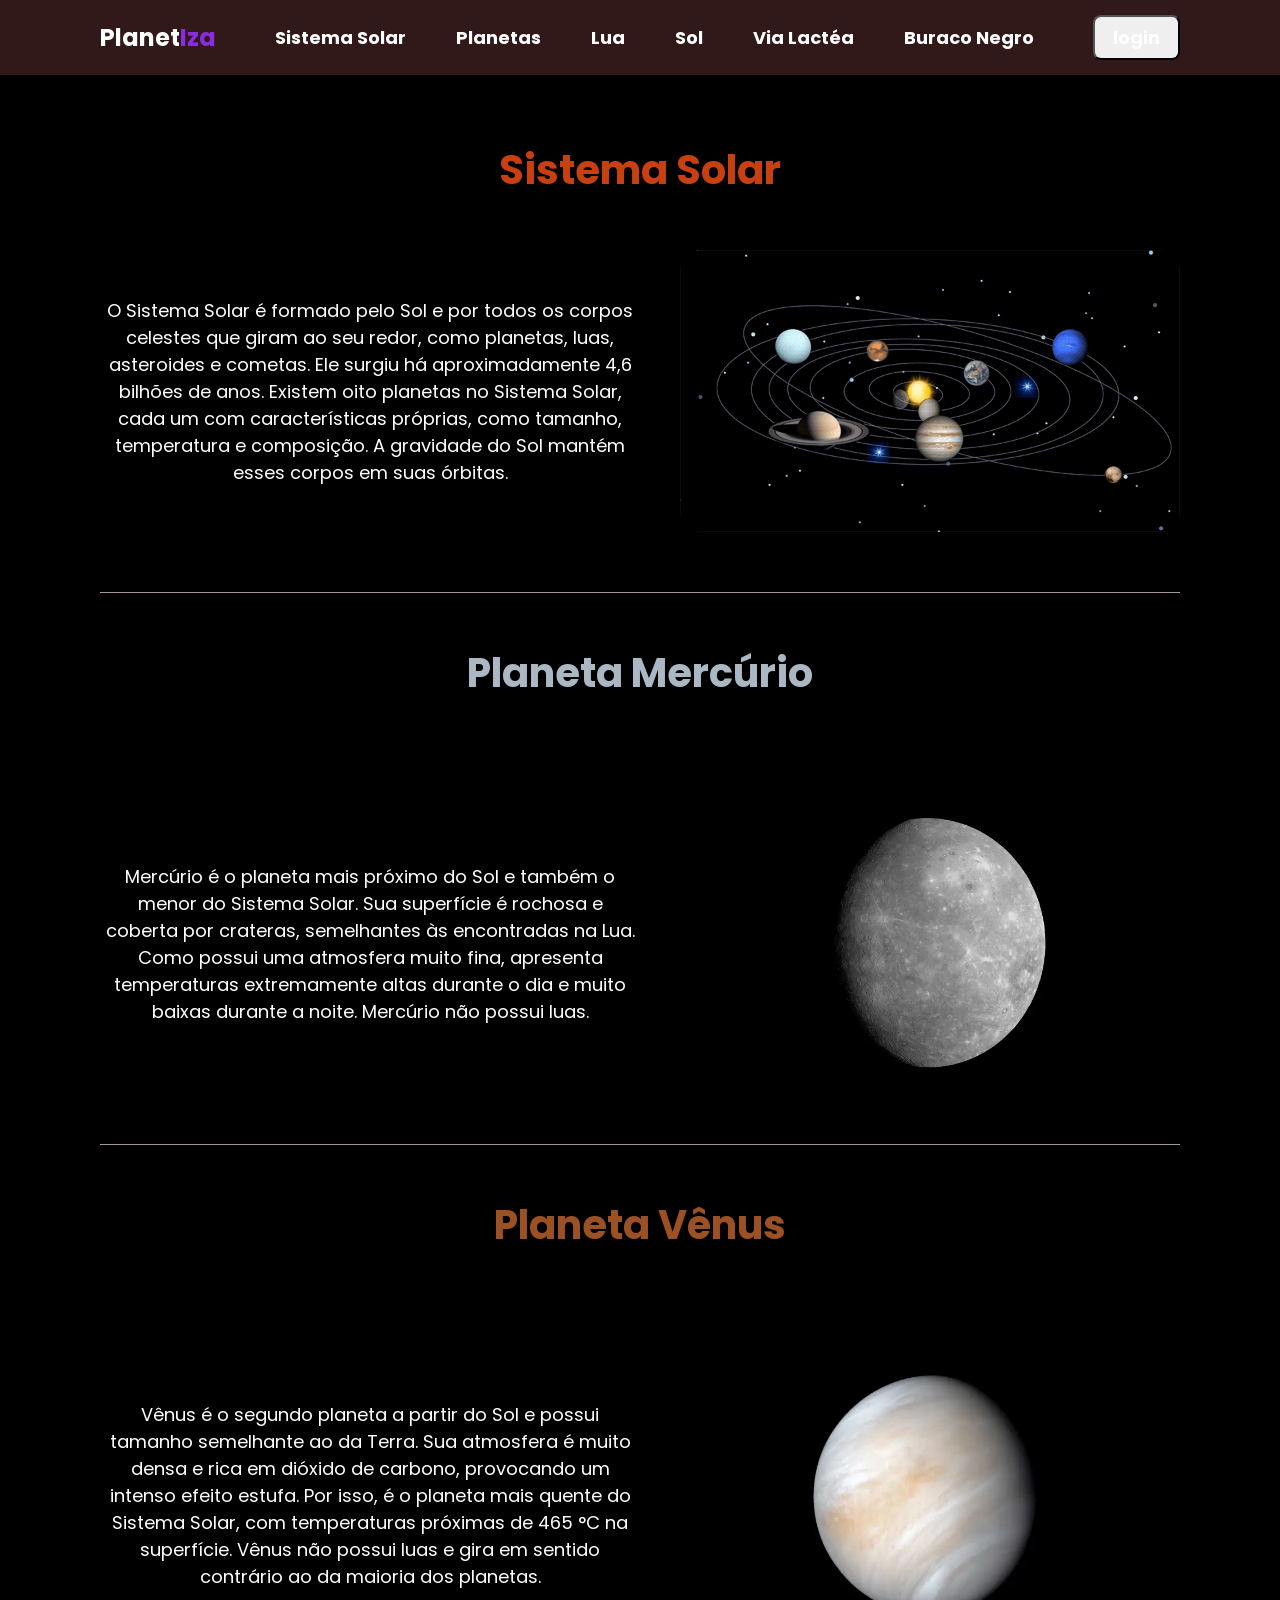
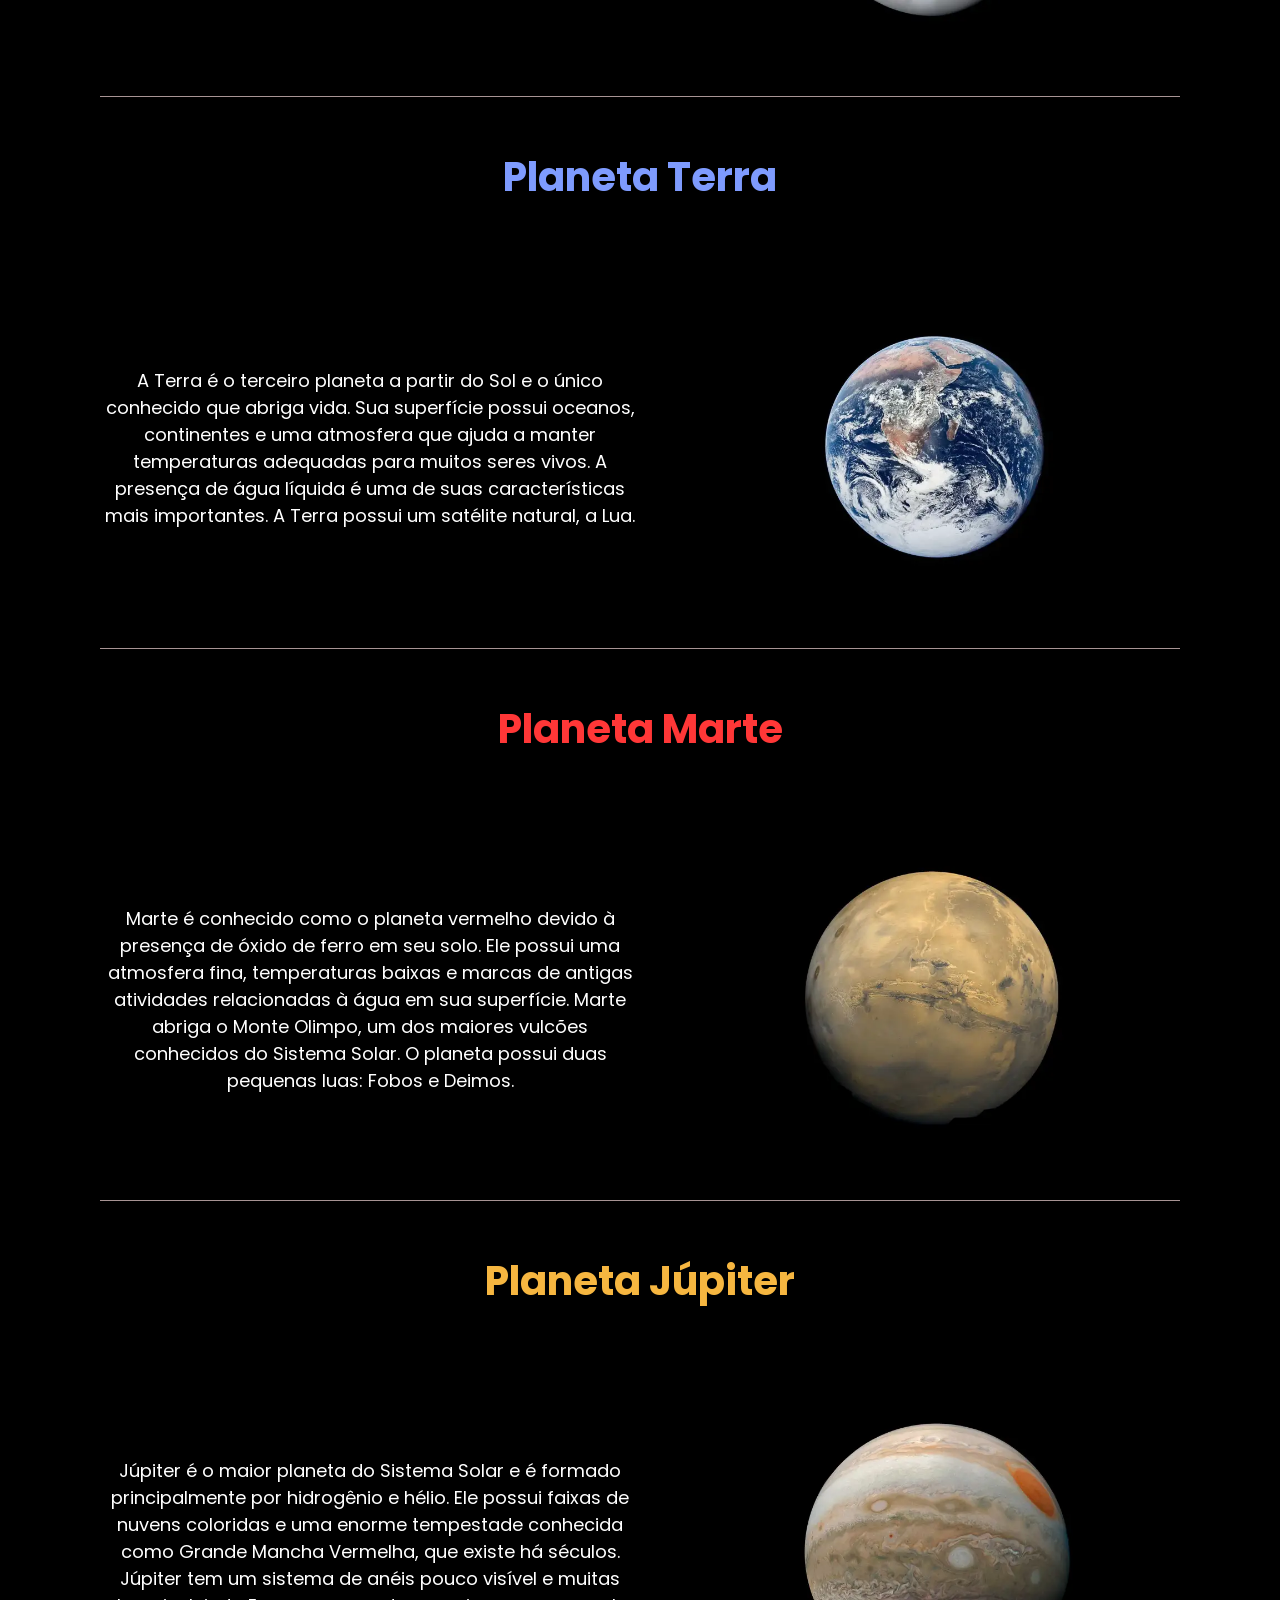
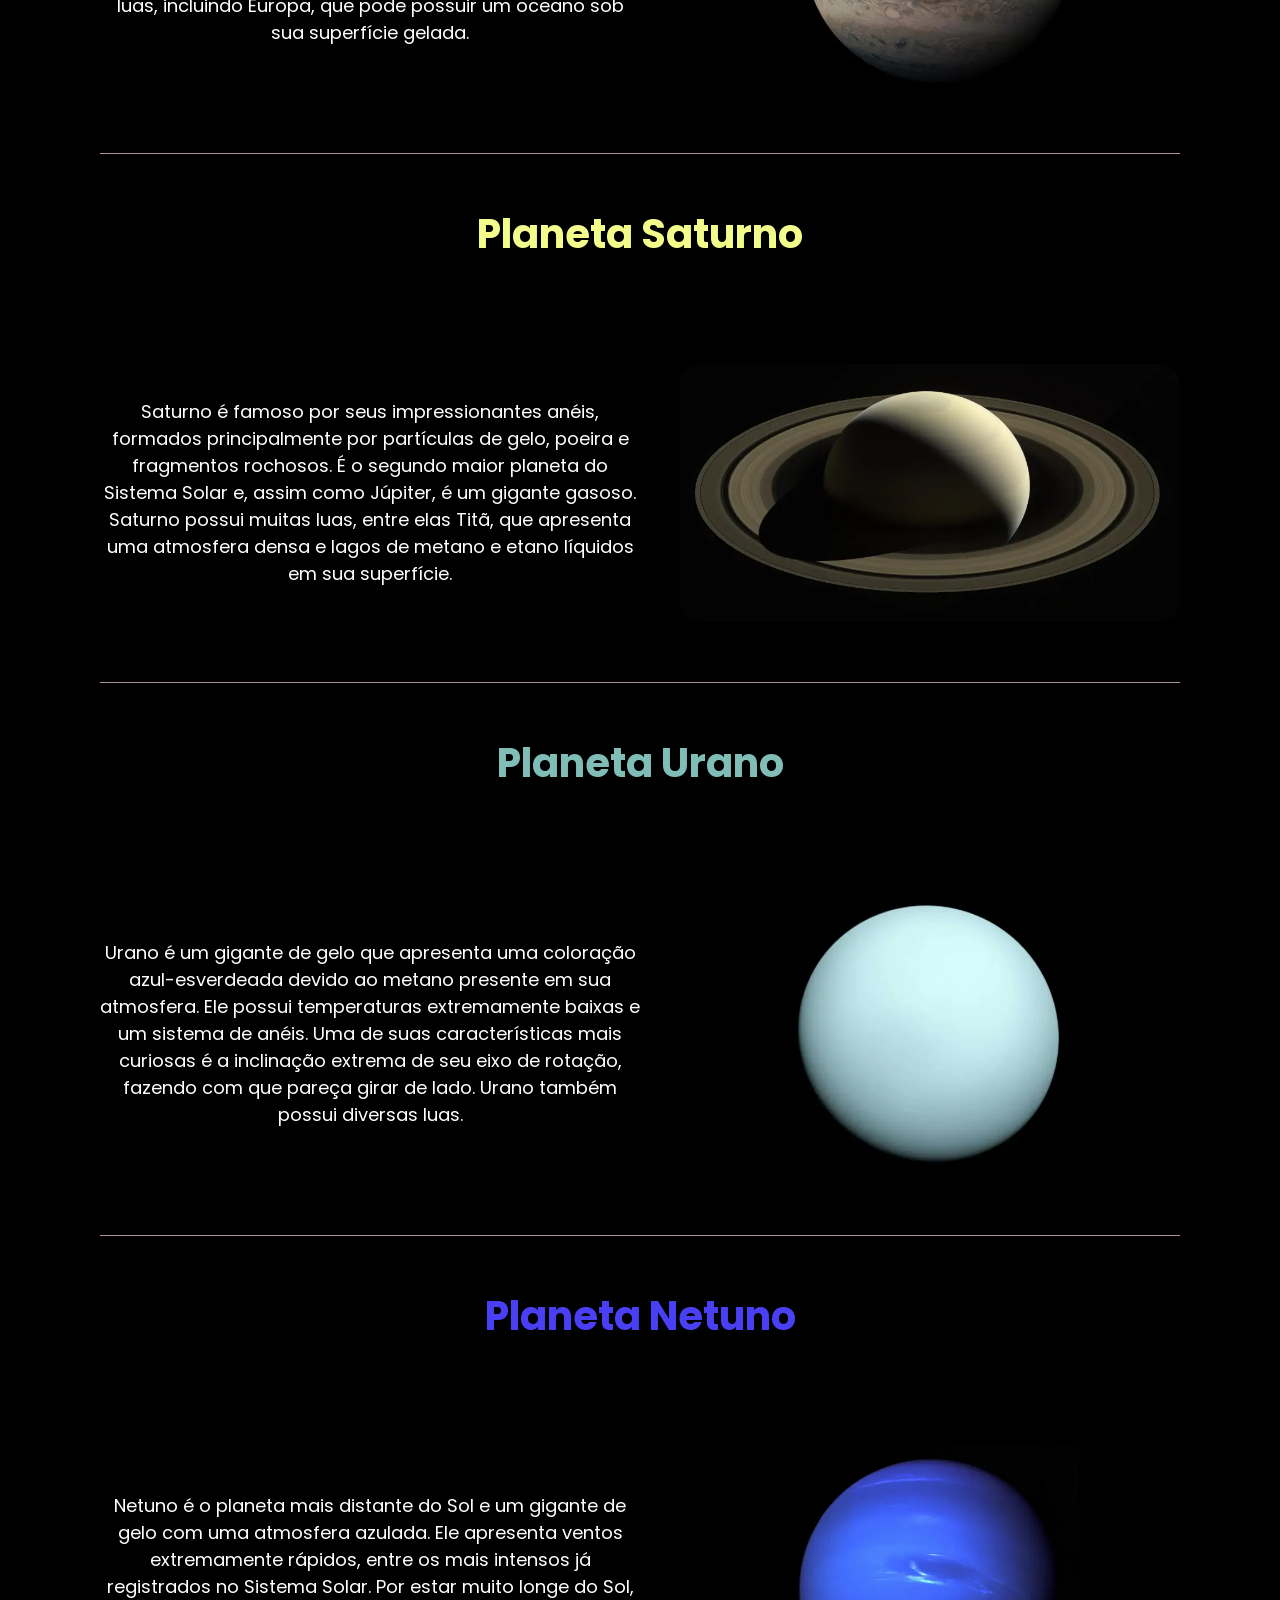
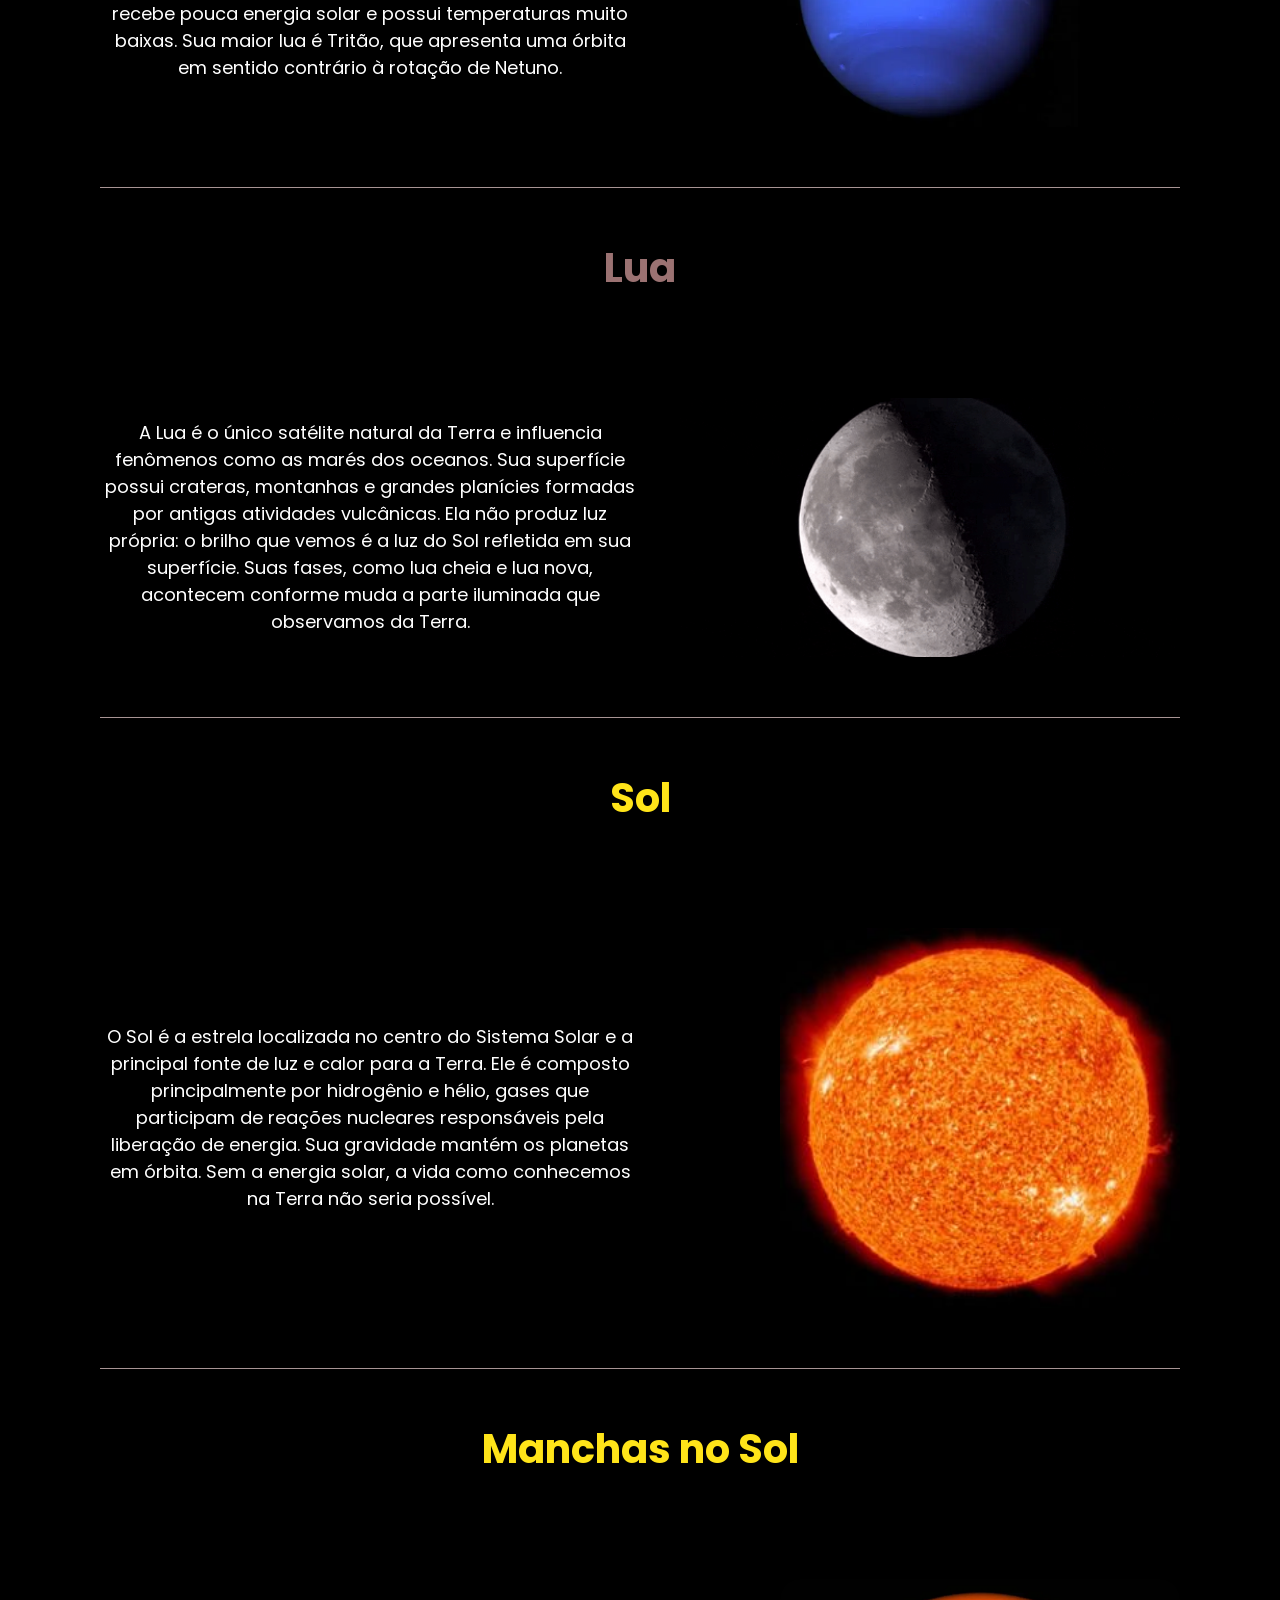
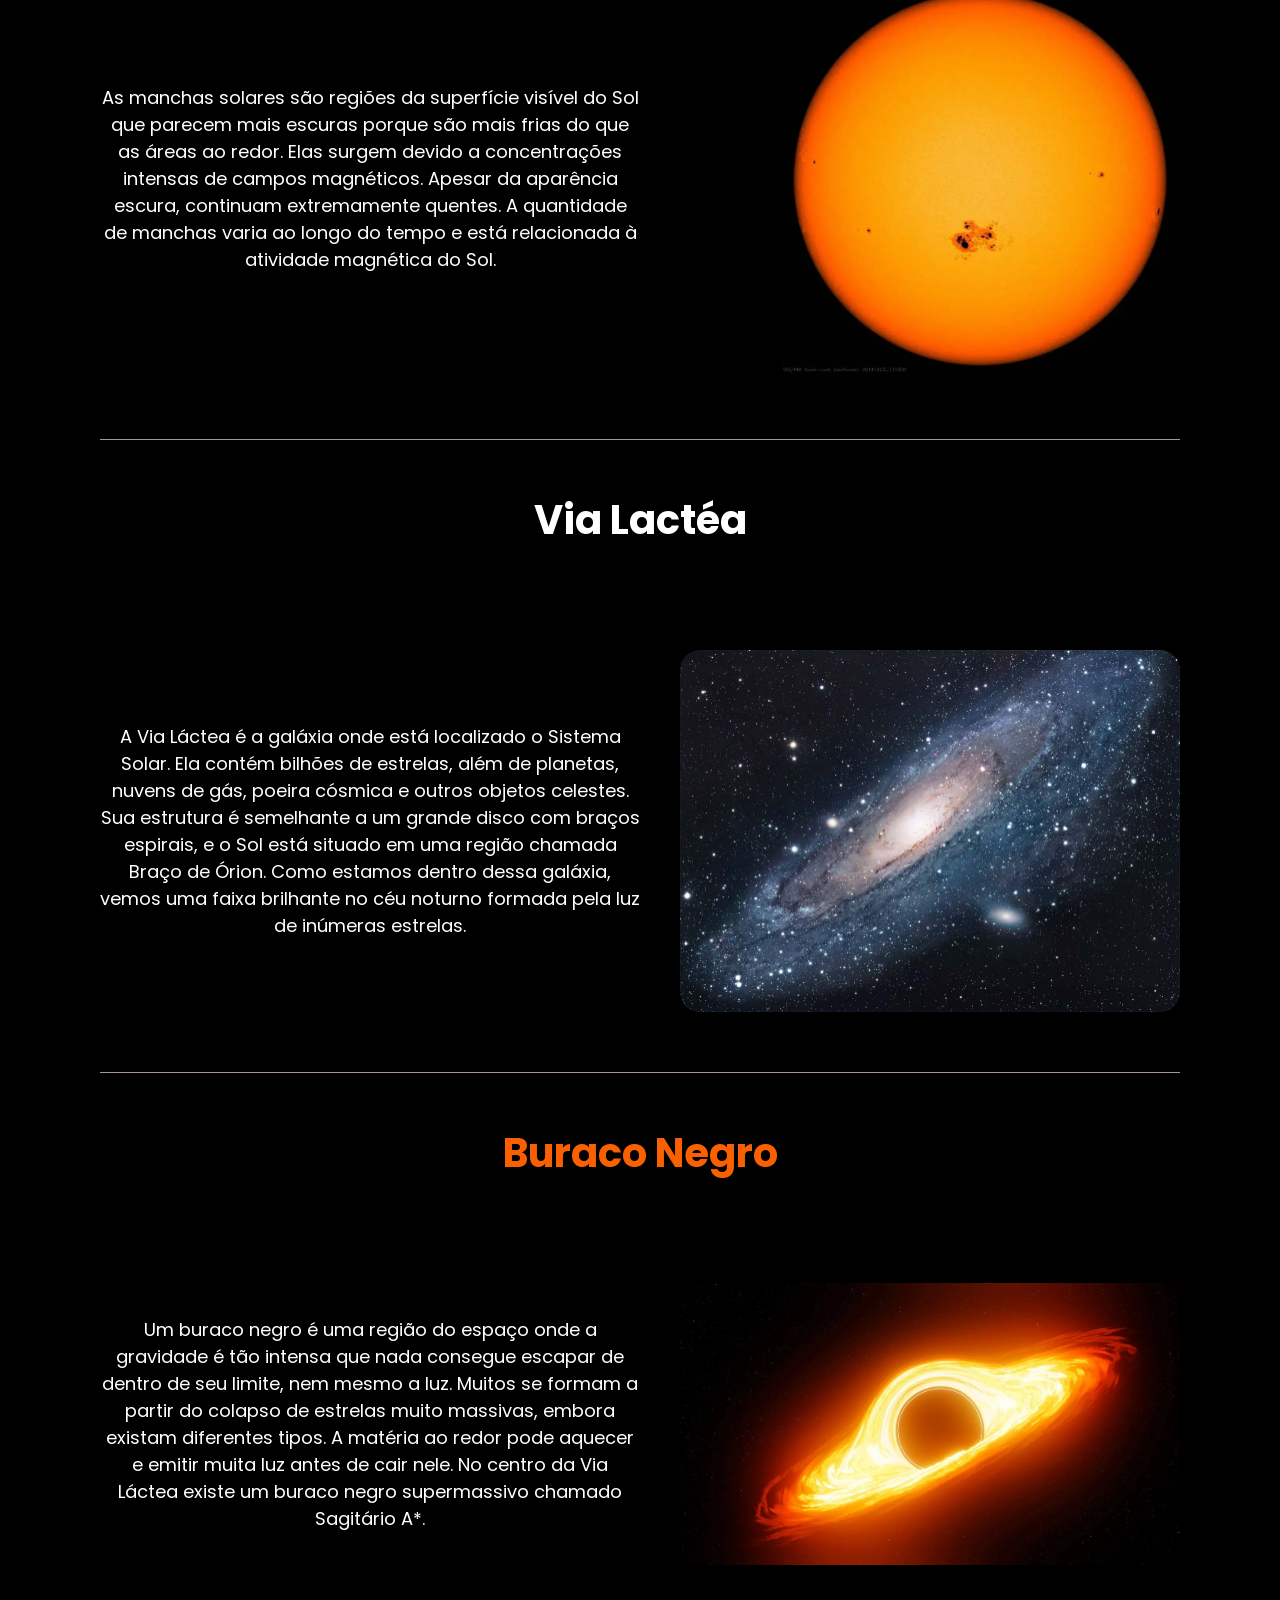
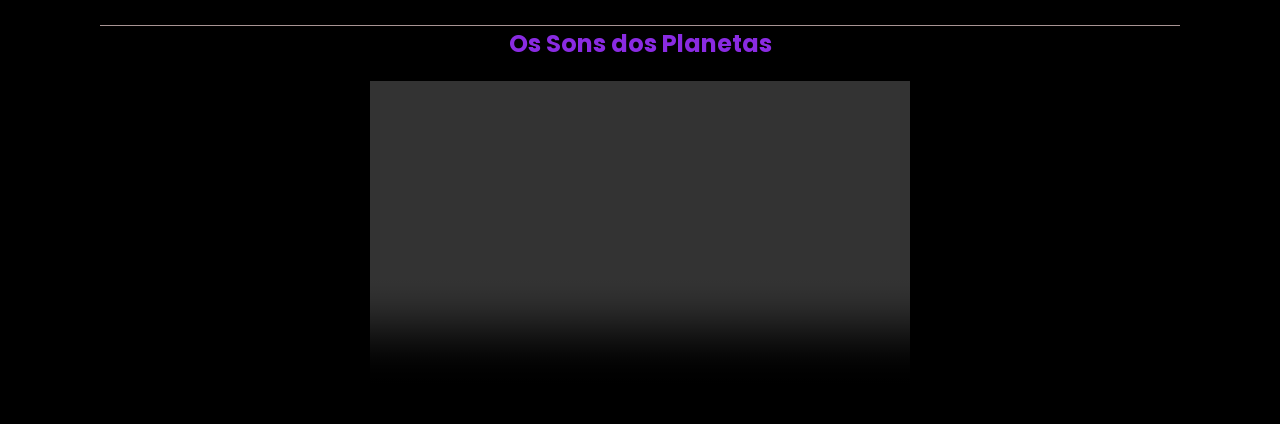
==== index.html @ 998e6607 "Add files via upload" ====
<!doctype html>
<html lang="pt-br">
  <head>
    <meta charset="UTF-8" />
    <meta name="viewport" content="width=device-width, initial-scale=1.0" />
    <title>Astronomia</title>
    <link rel="stylesheet" href="css/style.css" />
    <link rel="icon" href="fotos/luafoto.jpg" />
  </head>
  <body>
    <header class="header">
      <nav class="navbar">
        <h1 class="logo">Planet<span>Iza</span></h1>
        <ul type="none">
          <li><a href="#sistema-solar" class="ss">Sistema Solar</a></li>
          <li><a href="#mercurio" class="pl">Planetas</a></li>
          <li><a href="#lua" class="lua">Lua</a></li>
          <li><a href="#sol" class="sol">Sol</a></li>
          <li><a href="#via-lactea" class="vl">Via Lactéa</a></li>
          <li><a href="#buraco-negro" class="bn">Buraco Negro</a></li>
        </ul>
        <button class="btn-login"><a href="./login.html">login</a></button>
      </nav>
    </header>
    <main class="main">
      <section class="secao-astronomia" id="sistema-solar">
        <h2 class="titulo">Sistema Solar</h2>
        <div class="container">
          <p class="texto">
            O Sistema Solar é formado pelo Sol e por todos os corpos celestes
            que giram ao seu redor, como planetas, luas, asteroides e cometas.
            Ele surgiu há aproximadamente 4,6 bilhões de anos. Existem oito
            planetas no Sistema Solar, cada um com características próprias,
            como tamanho, temperatura e composição. A gravidade do Sol mantém
            esses corpos em suas órbitas.
          </p>
          <img src="fotos/sistemasolar.gif" alt="" class="img" />
        </div>
      </section>

      <section class="secao-astronomia" id="mercurio">
        <h2 class="titulo2">Planeta Mercúrio</h2>
        <div class="container2">
          <p class="texto2">
            Mercúrio é o planeta mais próximo do Sol e também o menor do Sistema
            Solar. Sua superfície é rochosa e coberta por crateras, semelhantes
            às encontradas na Lua. Como possui uma atmosfera muito fina,
            apresenta temperaturas extremamente altas durante o dia e muito
            baixas durante a noite. Mercúrio não possui luas.
          </p>
          <img src="fotos/mercurio.webp" alt="" class="img2" />
        </div>
      </section>

      <section class="secao-astronomia">
        <h2 class="titulo3">Planeta Vênus</h2>
        <div class="container3">
          <p class="texto3">
            Vênus é o segundo planeta a partir do Sol e possui tamanho
            semelhante ao da Terra. Sua atmosfera é muito densa e rica em
            dióxido de carbono, provocando um intenso efeito estufa. Por isso, é
            o planeta mais quente do Sistema Solar, com temperaturas próximas de
            465 °C na superfície. Vênus não possui luas e gira em sentido
            contrário ao da maioria dos planetas.
          </p>
          <img src="fotos/venus.webp" alt="" class="img3" />
        </div>
      </section>

      

      <section class="secao-astronomia">
        <h2 class="titulo5">Planeta Terra</h2>
        <div class="container5">
          <p class="texto5">
            A Terra é o terceiro planeta a partir do Sol e o único conhecido que
            abriga vida. Sua superfície possui oceanos, continentes e uma
            atmosfera que ajuda a manter temperaturas adequadas para muitos
            seres vivos. A presença de água líquida é uma de suas
            características mais importantes. A Terra possui um satélite
            natural, a Lua.
          </p>
          <img src="fotos/terra.webp" alt="" class="img5" />
        </div>
      </section>

      <section class="secao-astronomia">
        <h2 class="titulo4">Planeta Marte</h2>
        <div class="container4">
          <p class="texto4">
            Marte é conhecido como o planeta vermelho devido à presença de óxido
            de ferro em seu solo. Ele possui uma atmosfera fina, temperaturas
            baixas e marcas de antigas atividades relacionadas à água em sua
            superfície. Marte abriga o Monte Olimpo, um dos maiores vulcões
            conhecidos do Sistema Solar. O planeta possui duas pequenas luas:
            Fobos e Deimos.
          </p>
          <img src="fotos/marte.webp" alt="" class="img4" />
        </div>
      </section>

      <section class="secao-astronomia">
        <h2 class="titulo6">Planeta Júpiter</h2>
        <div class="container6">
          <p class="texto6">
            Júpiter é o maior planeta do Sistema Solar e é formado
            principalmente por hidrogênio e hélio. Ele possui faixas de nuvens
            coloridas e uma enorme tempestade conhecida como Grande Mancha
            Vermelha, que existe há séculos. Júpiter tem um sistema de anéis
            pouco visível e muitas luas, incluindo Europa, que pode possuir um
            oceano sob sua superfície gelada.
          </p>
          <img src="fotos/jupiter.webp" alt="" class="img6" />
        </div>
      </section>

      <section class="secao-astronomia">
        <h2 class="titulo7">Planeta Saturno</h2>
        <div class="container7">
          <p class="texto7">
            Saturno é famoso por seus impressionantes anéis, formados
            principalmente por partículas de gelo, poeira e fragmentos rochosos.
            É o segundo maior planeta do Sistema Solar e, assim como Júpiter, é
            um gigante gasoso. Saturno possui muitas luas, entre elas Titã, que
            apresenta uma atmosfera densa e lagos de metano e etano líquidos em
            sua superfície.
          </p>
          <img src="fotos/saturno.webp" alt="" class="img7" />
        </div>
      </section>

      <section class="secao-astronomia">
        <h2 class="titulo8">Planeta Urano</h2>
        <div class="container8">
          <p class="texto8">
            Urano é um gigante de gelo que apresenta uma coloração
            azul-esverdeada devido ao metano presente em sua atmosfera. Ele
            possui temperaturas extremamente baixas e um sistema de anéis. Uma
            de suas características mais curiosas é a inclinação extrema de seu
            eixo de rotação, fazendo com que pareça girar de lado. Urano também
            possui diversas luas.
          </p>
          <img src="fotos/urano.webp" alt="" class="img8" />
        </div>
      </section>

      <section class="secao-astronomia">
        <h2 class="titulo9">Planeta Netuno</h2>
        <div class="container9">
          <p class="texto9">
            Netuno é o planeta mais distante do Sol e um gigante de gelo com uma
            atmosfera azulada. Ele apresenta ventos extremamente rápidos, entre
            os mais intensos já registrados no Sistema Solar. Por estar muito
            longe do Sol, recebe pouca energia solar e possui temperaturas muito
            baixas. Sua maior lua é Tritão, que apresenta uma órbita em sentido
            contrário à rotação de Netuno.
          </p>
          <img src="fotos/netuno.webp" alt="" class="img9" />
        </div>
      </section>

      <section class="secao-astronomia" id="lua">
        <h2 class="titulo10">Lua</h2>
        <div class="container10">
          <p class="texto10">
            A Lua é o único satélite natural da Terra e influencia fenômenos
            como as marés dos oceanos. Sua superfície possui crateras, montanhas
            e grandes planícies formadas por antigas atividades vulcânicas. Ela
            não produz luz própria: o brilho que vemos é a luz do Sol refletida
            em sua superfície. Suas fases, como lua cheia e lua nova, acontecem
            conforme muda a parte iluminada que observamos da Terra.
          </p>
          <img src="fotos/lua.webp" alt="" class="img10" />
        </div>
      </section>

      <section class="secao-astronomia" id="sol">
        <h2 class="titulo11">Sol</h2>
        <div class="container11">
          <p class="texto11">
            O Sol é a estrela localizada no centro do Sistema Solar e a
            principal fonte de luz e calor para a Terra. Ele é composto
            principalmente por hidrogênio e hélio, gases que participam de
            reações nucleares responsáveis pela liberação de energia. Sua
            gravidade mantém os planetas em órbita. Sem a energia solar, a vida
            como conhecemos na Terra não seria possível.
          </p>
          <img src="fotos/imagem_sol.jpg" alt="" class="img11" />
        </div>
      </section>

      <section class="secao-astronomia">
        <h2 class="titulo12">Manchas no Sol</h2>
        <div class="container12">
          <p class="texto12">
            As manchas solares são regiões da superfície visível do Sol que
            parecem mais escuras porque são mais frias do que as áreas ao redor.
            Elas surgem devido a concentrações intensas de campos magnéticos.
            Apesar da aparência escura, continuam extremamente quentes. A
            quantidade de manchas varia ao longo do tempo e está relacionada à
            atividade magnética do Sol.
          </p>
          <img src="fotos/manchas_sol.webp" alt="" class="img12" />
        </div>
      </section>

      <section class="secao-astronomia" id="via-lactea">
        <h2 class="titulo13">Via Lactéa</h2>
        <div class="container13">
          <p class="texto13">
            A Via Láctea é a galáxia onde está localizado o Sistema Solar. Ela
            contém bilhões de estrelas, além de planetas, nuvens de gás, poeira
            cósmica e outros objetos celestes. Sua estrutura é semelhante a um
            grande disco com braços espirais, e o Sol está situado em uma região
            chamada Braço de Órion. Como estamos dentro dessa galáxia, vemos uma
            faixa brilhante no céu noturno formada pela luz de inúmeras
            estrelas.
          </p>
          <img src="fotos/via_lactea.jpg" alt="" class="img13" />
        </div>
      </section>

      <section class="secao-astronomia" id="buraco-negro">
        <h2 class="titulo14">Buraco Negro</h2>
        <div class="container14">
          <p class="texto14">
            Um buraco negro é uma região do espaço onde a gravidade é tão
            intensa que nada consegue escapar de dentro de seu limite, nem mesmo
            a luz. Muitos se formam a partir do colapso de estrelas muito
            massivas, embora existam diferentes tipos. A matéria ao redor pode
            aquecer e emitir muita luz antes de cair nele. No centro da Via
            Láctea existe um buraco negro supermassivo chamado Sagitário A*.
          </p>
          <img src="fotos/buraco-negro.webp" alt="" class="img14" />
        </div>
      </section>

      <h2 class="titulo-sons">Os Sons dos Planetas</h2>

      <div class="video-container">
        <video controls>
          <source src="video/videoplayback.mp4" type="video/mp4" />
          Seu navegador não consegue reproduzir este vídeo.
        </video>
      </div>
    </main>
  </body>
</html>
---- css/style.css ----
@import url('https://fonts.googleapis.com/css2?family=Lora:ital,wght@0,400..700;1,400..700&family=PT+Sans:ital,wght@0,400;0,700;1,400;1,700&family=Poppins:ital,wght@0,100;0,200;0,300;0,400;0,500;0,600;0,700;0,800;0,900;1,100;1,200;1,300;1,400;1,500;1,600;1,700;1,800;1,900&display=swap');


*{ 
  font-family: poppins;
  margin: 0;
  padding: 0;
  box-sizing: border-box;
}

html {
    scroll-behavior: smooth;
}

body{
    background-color: black;
    color: white;
    padding-top: 100px;
}

.header{
    height: 100px;
    width: 100%;
    background-color: black;
    display: flex;
    justify-content: center;
    position: fixed;
    top: 0;
    left: 0;
    z-index: 1000;
}

.navbar{
    display: flex;
    align-items: center;
    justify-content: space-between;
    width: 100%;
    height: 75%;
    padding: 0 100px;
    background-color: #311919;
}

.secao-astronomia{
    border-bottom: 0.1px solid rgb(168,148,148);
    scroll-margin-top: 100px;
}

.navbar ul{
    display: flex;
    gap: 50px;
}

.navbar a{
    color: white;
    text-decoration: none;
    font-weight: 700;
    font-size: 18px;
}

.logo{
    color: white;
}

.logo span{
    color:blueviolet
}

.btn-login{
    padding: 7px 18px;
    border-radius: 8px;
    font-weight: 700;
    cursor: pointer;
    transition: 500ms ;
}

.btn-login:hover{
    background-color: rgb(225, 215, 215);
}

.ss{
    transition: 600ms;
}

.ss:hover{
    color:rgb(228, 118, 39)
}

.pl{
    transition: 600ms;
}

.pl:hover{
    color:rgb(9, 157, 157)

}

.lua{
    transition: 600ms;
}

.lua:hover{
    color: rgb(142, 162, 180);
}

.sol{
    transition: 600ms;
}

.sol:hover{
    color:darkgoldenrod
}

.vl{
    transition: 600ms;
}

.vl:hover{
    color:rgb(154, 66, 237)
}

.bn{
    transition: 600ms;
}

.bn:hover{
    color:rgb(79, 60, 60)
}

body{
    background-color: black;
    color: white;
}

.section{
    
    border-bottom: 0.1px solid rgb(168, 148, 148);
    
}

.titulo{
    text-align: center;
    font-size: 40px;
    margin-bottom: 50px;
    color: rgb(200, 64, 15);
}

.container{
    display: flex;
    align-items: center;
    justify-content:space-between;
    margin-bottom: 60px
    
    
}

.texto{
    width: 50%;
    font-size: 18px;
    line-height: 1.5;
    text-align: center;
    
}

.img{
    width: 500px;
    height:auto;
    border-radius: 20px;
}

.main{
    padding: 40px 100px;
    width: 100%;

}

.section2{
    
    border-bottom: 0.1px solid rgb(168, 148, 148);
    
}

.titulo2{
    text-align: center;
    font-size: 40px;
    margin-bottom: 50px;
    color: rgb(171, 184, 196);
    padding: 50px 0;
}

.container2{
    display: flex;
    align-items: center;
    justify-content:space-between;
    margin-bottom: 60px
    
    
}

.texto2{
    width: 50%;
    font-size: 18px;
    line-height: 1.5;
    text-align: center;
    
}

.img2{
    width: 500px;
    height:auto;
    border-radius: 20px;
}

.section3{
    
    border-bottom: 0.1px solid rgb(168, 148, 148);
    
}

.titulo3{
    text-align: center;
    font-size: 40px;
    margin-bottom: 50px;
    color: rgb(156, 81, 37);
    padding: 50px 0;
}

.container3{
    display: flex;
    align-items: center;
    justify-content:space-between;
    margin-bottom: 60px
    
    
}

.texto3{
    width: 50%;
    font-size: 18px;
    line-height: 1.5;
    text-align: center;
    
}

.img3{
    width: 500px;
    height:auto;
    border-radius: 20px;
}


.section4{
    
    border-bottom: 0.1px solid rgb(168, 148, 148);
    
}

.titulo4{
    text-align: center;
    font-size: 40px;
    margin-bottom: 50px;
    color: rgb(255, 55, 55);
    padding: 50px 0;
}

.container4{
    display: flex;
    align-items: center;
    justify-content:space-between;
    margin-bottom: 60px
    
    
}

.texto4{
    width: 50%;
    font-size: 18px;
    line-height: 1.5;
    text-align: center;
    
}

.img4{
    width: 500px;
    height:auto;
    border-radius: 20px;
}


.section5{
    
    border-bottom: 0.1px solid rgb(168, 148, 148);
    
}

.titulo5{
    text-align: center;
    font-size: 40px;
    margin-bottom: 50px;
    color: rgb(126, 155, 254);
    padding: 50px 0;
}

.container5{
    display: flex;
    align-items: center;
    justify-content:space-between;
    margin-bottom: 60px
    
    
}

.texto5{
    width: 50%;
    font-size: 18px;
    line-height: 1.5;
    text-align: center;
    
}

.img5{
    width: 500px;
    height:auto;
    border-radius: 20px;
}

.section6{
    
    border-bottom: 0.1px solid rgb(168, 148, 148);
    
}

.titulo6{
    text-align: center;
    font-size: 40px;
    margin-bottom: 50px;
    color: rgb(246, 182, 64);
    padding: 50px 0;
}

.container6{
    display: flex;
    align-items: center;
    justify-content:space-between;
    margin-bottom: 60px
    
    
}

.texto6{
    width: 50%;
    font-size: 18px;
    line-height: 1.5;
    text-align: center;
    
}

.img6{
    width: 500px;
    height:auto;
    border-radius: 20px;
}

.section7{
    
    border-bottom: 0.1px solid rgb(168, 148, 148);
    
}

.titulo7{
    text-align: center;
    font-size: 40px;
    margin-bottom: 50px;
    color: rgb(243, 251, 138);
    padding: 50px 0;
}

.container7{
    display: flex;
    align-items: center;
    justify-content:space-between;
    margin-bottom: 60px
    
    
}

.texto7{
    width: 50%;
    font-size: 18px;
    line-height: 1.5;
    text-align: center;
    
}

.img7{
    width: 500px;
    height:auto;
    border-radius: 20px;
}

.section8{
    
    border-bottom: 0.1px solid rgb(168, 148, 148);
    
}

.titulo8{
    text-align: center;
    font-size: 40px;
    margin-bottom: 50px;
    color: rgb(128, 189, 182);
    padding: 50px 0;
}

.container8{
    display: flex;
    align-items: center;
    justify-content:space-between;
    margin-bottom: 60px
    
    
}

.texto8{
    width: 50%;
    font-size: 18px;
    line-height: 1.5;
    text-align: center;
    
}

.img8{
    width: 500px;
    height:auto;
    border-radius: 20px;
}


.section9{
    
    border-bottom: 0.1px solid rgb(168, 148, 148);
    
}

.titulo9{
    text-align: center;
    font-size: 40px;
    margin-bottom: 50px;
    color: rgb(73, 64, 246);
    padding: 50px 0;
}

.container9{
    display: flex;
    align-items: center;
    justify-content:space-between;
    margin-bottom: 60px
    
    
}

.texto9{
    width: 50%;
    font-size: 18px;
    line-height: 1.5;
    text-align: center;
    
}

.img9{
    width: 500px;
    height:auto;
    border-radius: 20px;
}

.section10{
    
    border-bottom: 0.1px solid rgb(168, 148, 148);
    
}

.titulo10{
    text-align: center;
    font-size: 40px;
    margin-bottom: 50px;
    color: rgb(155, 114, 114);
    padding: 50px 0;
}

.container10{
    display: flex;
    align-items: center;
    justify-content:space-between;
    margin-bottom: 60px
    
    
}

.texto10{
    width: 50%;
    font-size: 18px;
    line-height: 1.5;
    text-align: center;
    
}

.img10{
    width: 500px;
    height:auto;
    border-radius: 20px;
}

.section11{
    
    border-bottom: 0.1px solid rgb(168, 148, 148);
    
}

.titulo11{
    text-align: center;
    font-size: 40px;
    margin-bottom: 50px;
    color: rgb(255, 228, 25);
    padding: 50px 0;
}

.container11{
    display: flex;
    align-items: center;
    justify-content:space-between;
    margin-bottom: 60px
    
    
}

.texto11{
    width: 50%;
    font-size: 18px;
    line-height: 1.5;
    text-align: center;
    
}

.img11{
    width: 400px;
    height:auto;
    border-radius: 20px;
}

.section12{
    
    border-bottom: 0.1px solid rgb(168, 148, 148);
    
}

.titulo12{
    text-align: center;
    font-size: 40px;
    margin-bottom: 50px;
    color: rgb(255, 228, 25);
    padding: 50px 0;
}

.container12{
    display: flex;
    align-items: center;
    justify-content:space-between;
    margin-bottom: 60px
    
    
}

.texto12{
    width: 50%;
    font-size: 18px;
    line-height: 1.5;
    text-align: center;
    
}

.img12{
    width: 400px;
    height:auto;
    border-radius: 20px;
}


.section13{
    
    border-bottom: 0.1px solid rgb(168, 148, 148);
    
}

.titulo13{
    text-align: center;
    font-size: 40px;
    margin-bottom: 50px;
    color: rgb(255, 255, 255);
    padding: 50px 0;
}

.container13{
    display: flex;
    align-items: center;
    justify-content:space-between;
    margin-bottom: 60px
    
    
}

.texto13{
    width: 50%;
    font-size: 18px;
    line-height: 1.5;
    text-align: center;
    
}

.img13{
    width: 500px;
    height:auto;
    border-radius: 20px;
}


.section14{
    
    border-bottom: 0.1px solid rgb(168, 148, 148);
    
}

.titulo14{
    text-align: center;
    font-size: 40px;
    margin-bottom: 50px;
    color: rgb(251, 96, 0);
    padding: 50px 0;
}

.container14{
    display: flex;
    align-items: center;
    justify-content:space-between;
    margin-bottom: 60px
    
    
}

.texto14{
    width: 50%;
    font-size: 18px;
    line-height: 1.5;
    text-align: center;
    
}

.img14{
    width: 500px;
    height:auto;
    border-radius: 20px;
}


.video-container {
    position: relative;
    width: 50%;
    aspect-ratio: 16 / 9;
    margin: 0 auto;
}

.video-container video {
    display: block;
    width: 100%;
    height: 100%;
    object-fit: contain;
    
}

.titulo-sons {
    text-align: center;
    color: #8A2BE2;
    margin-bottom: 20px;
}
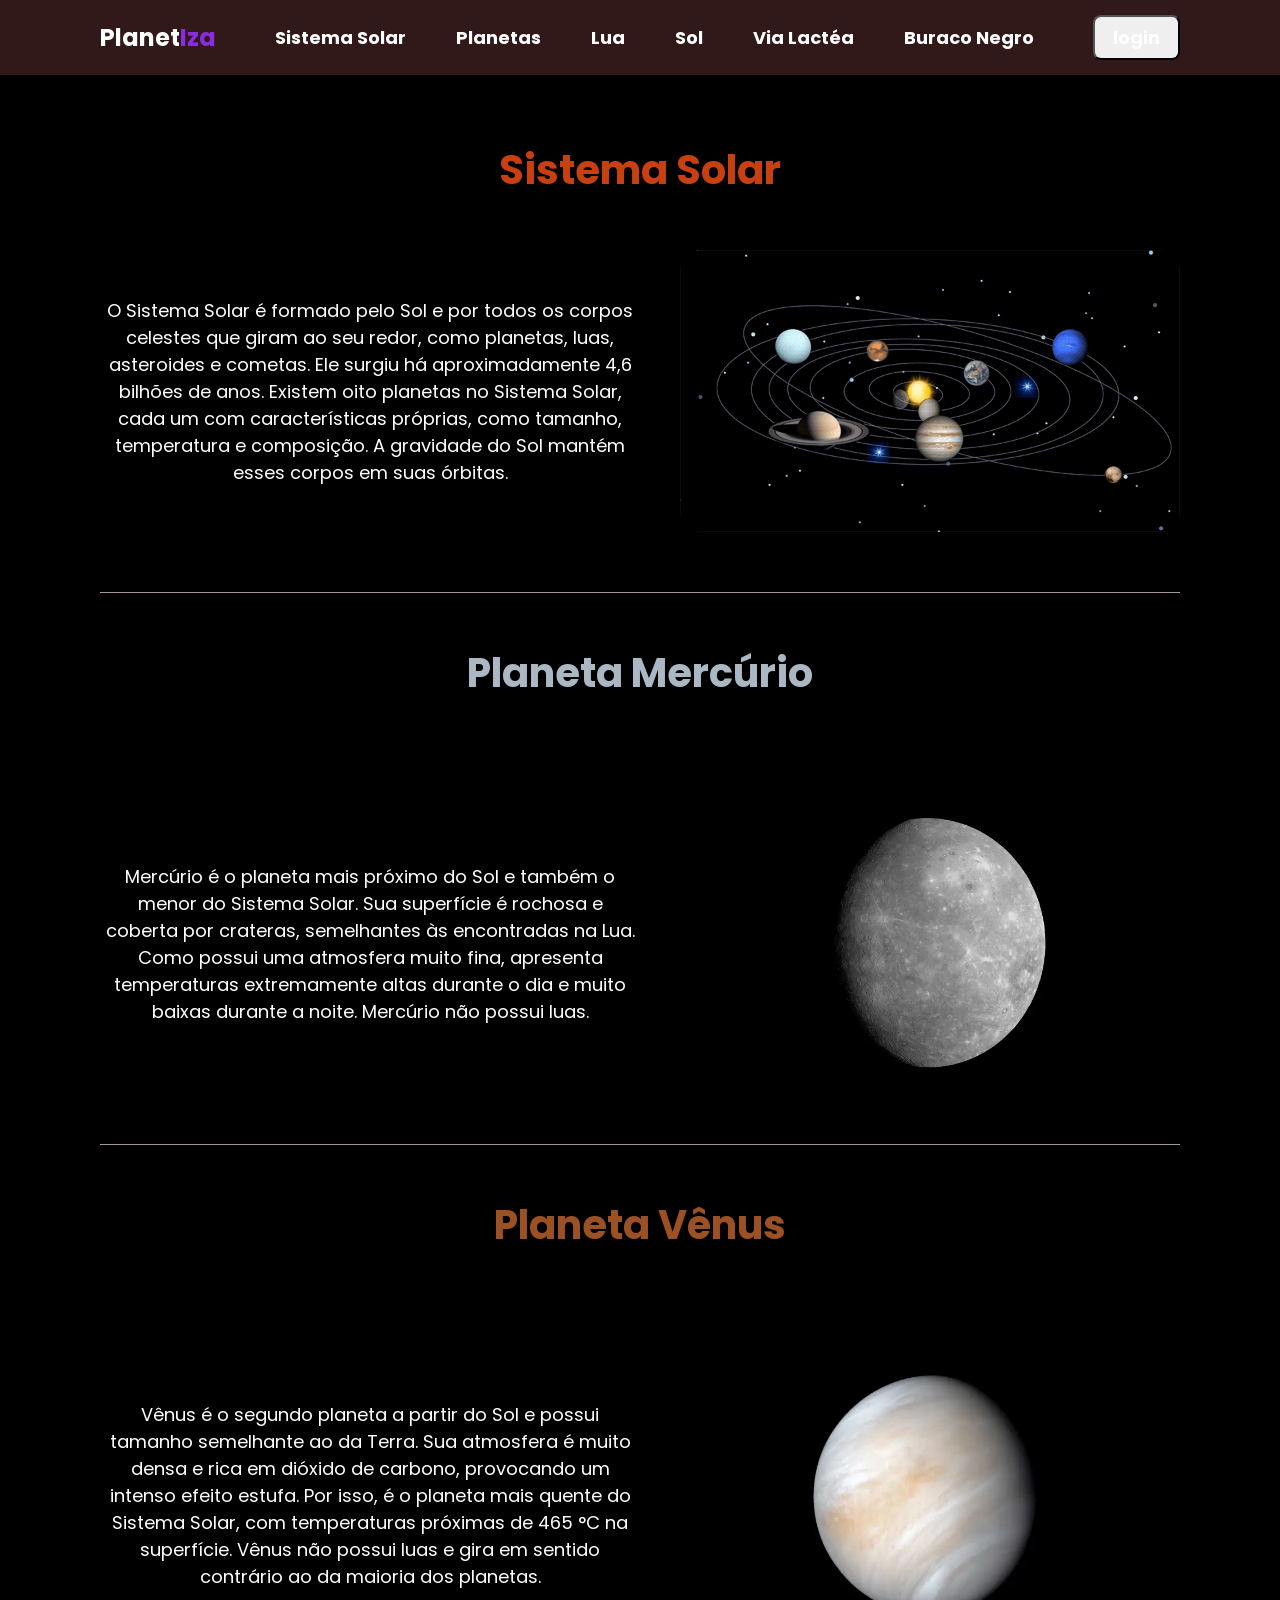
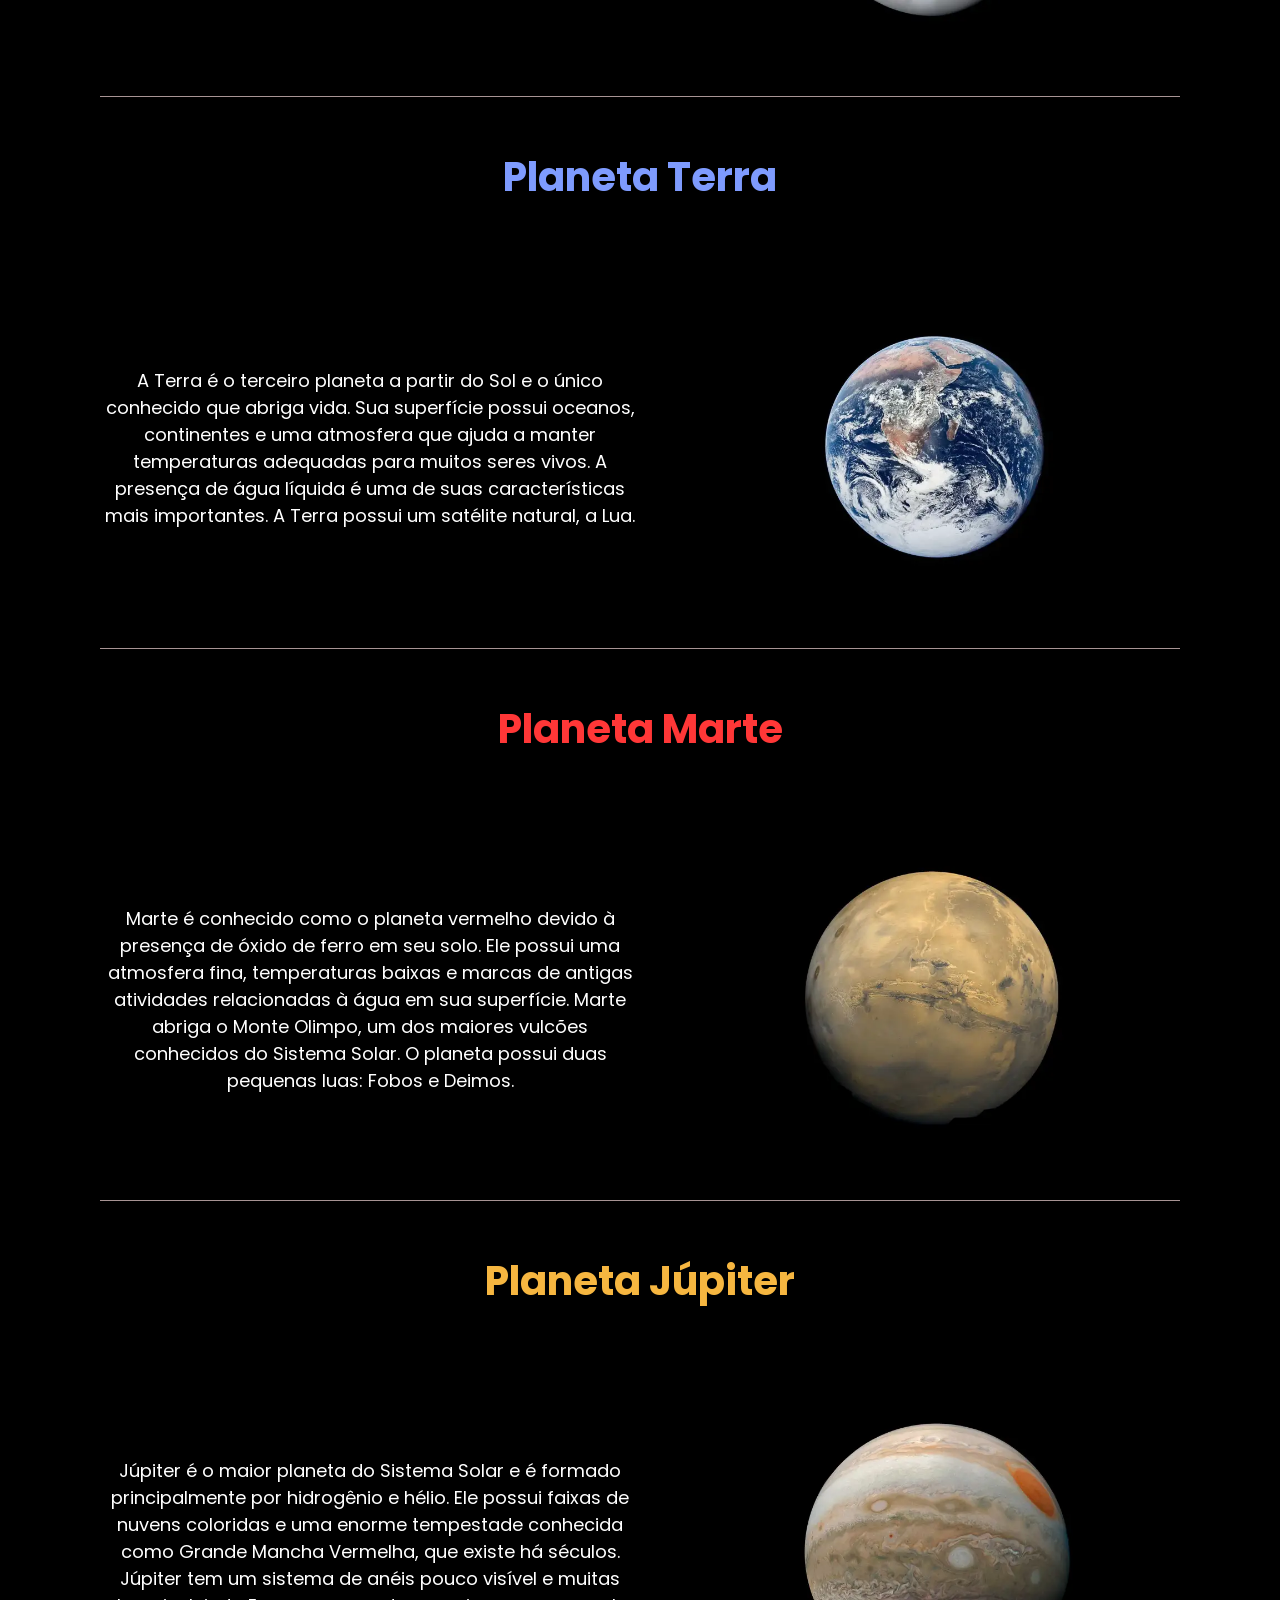
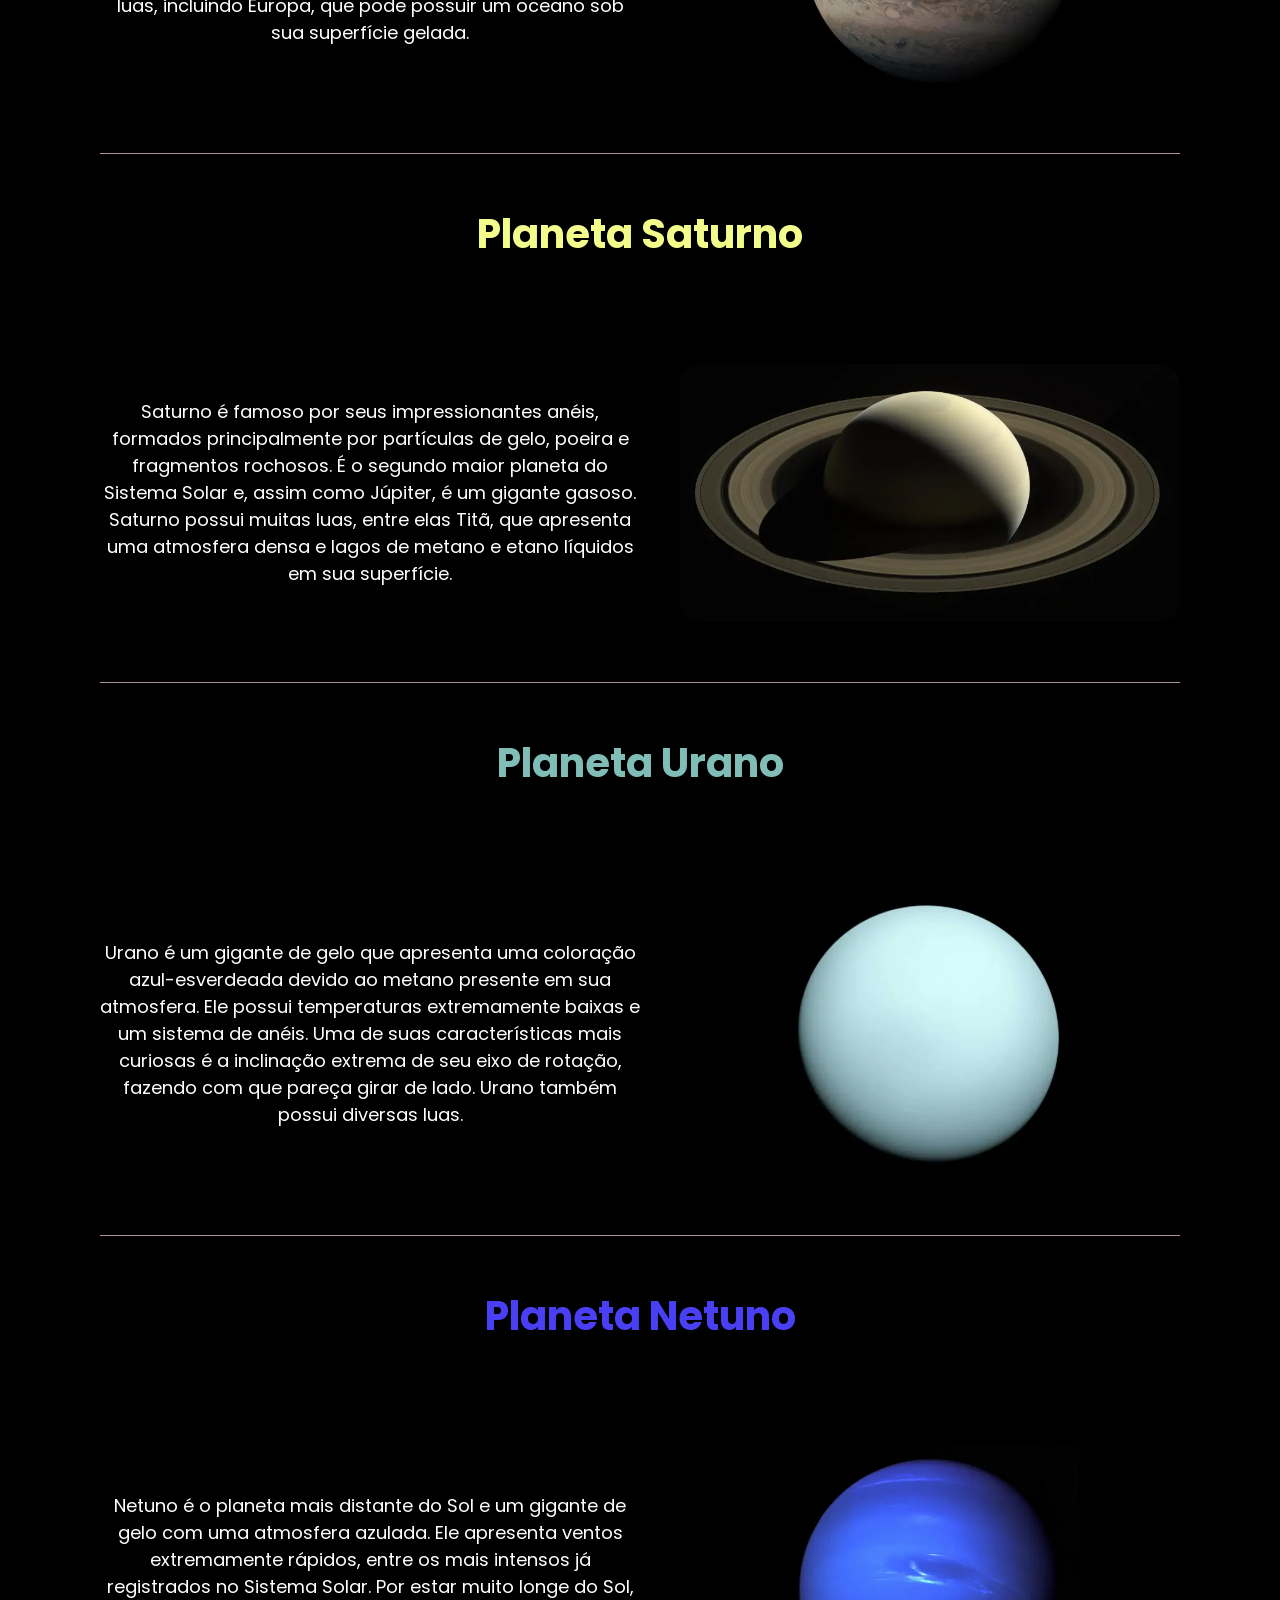
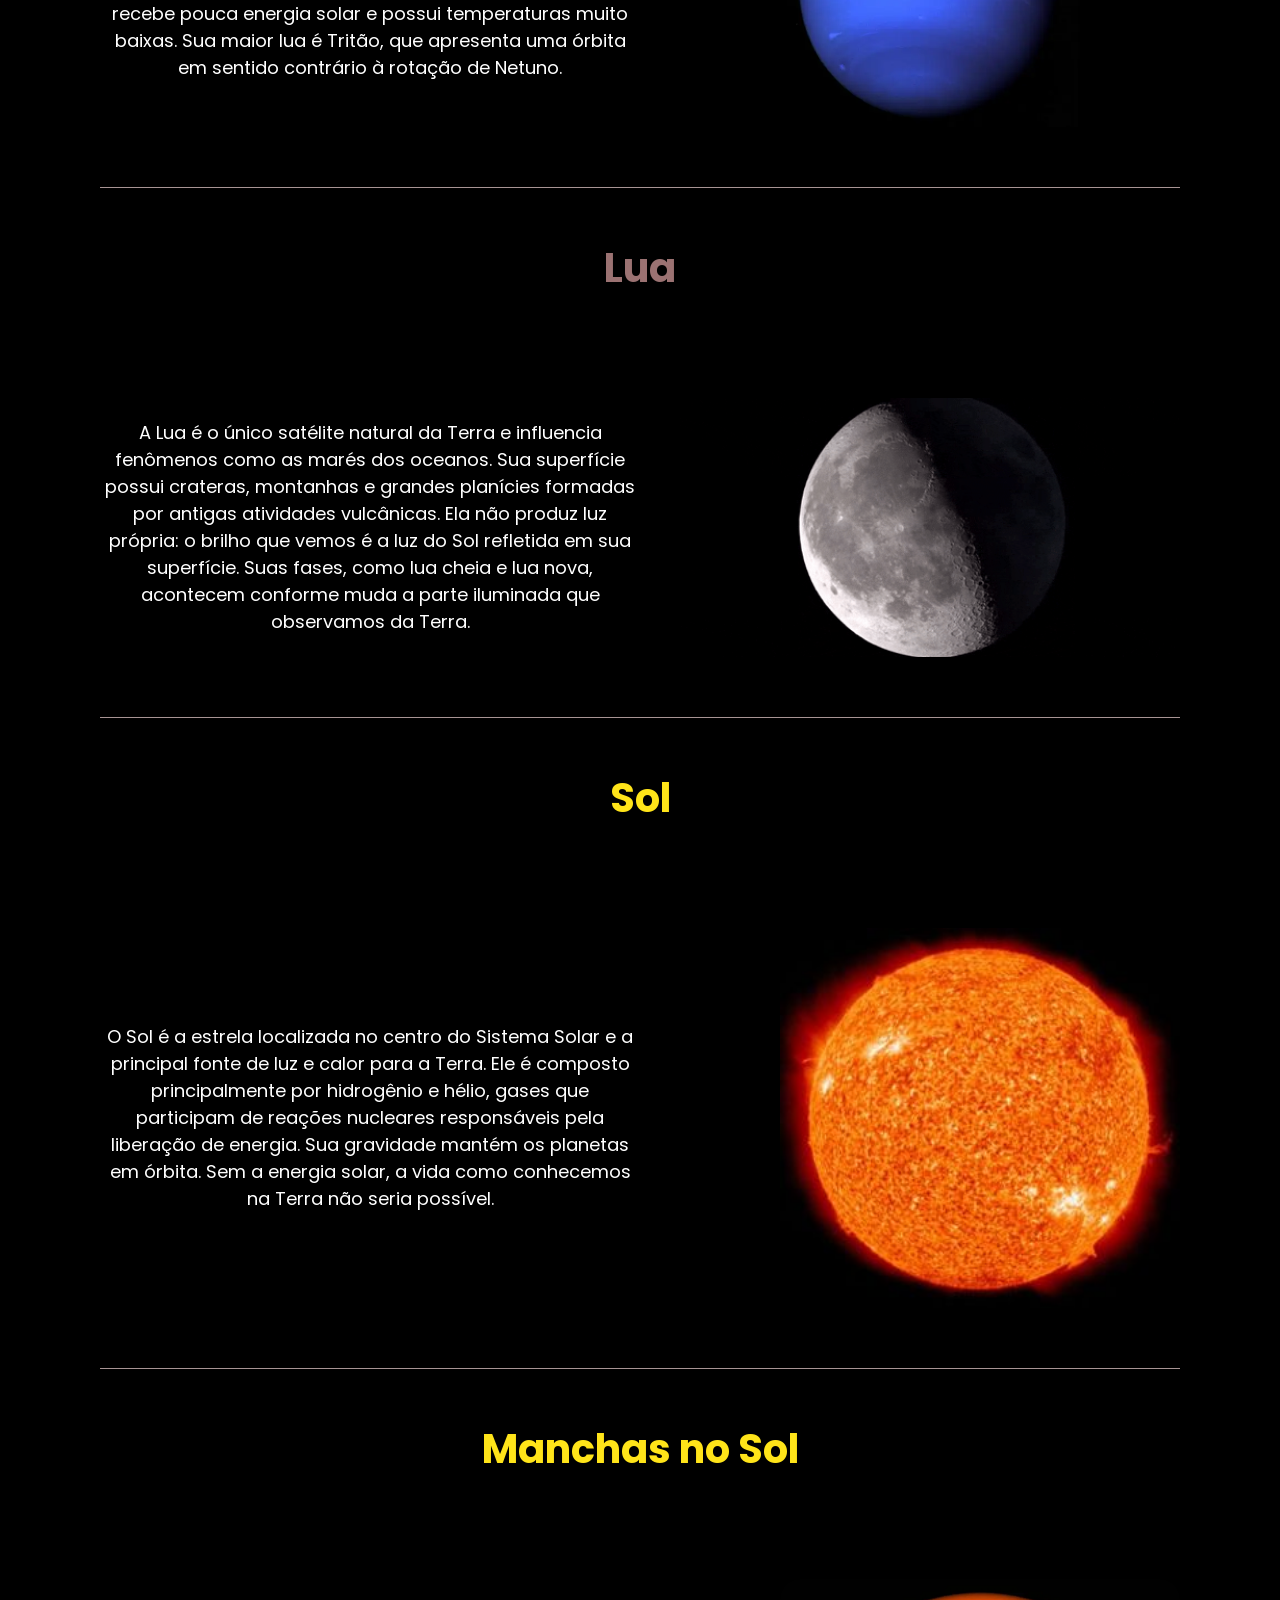
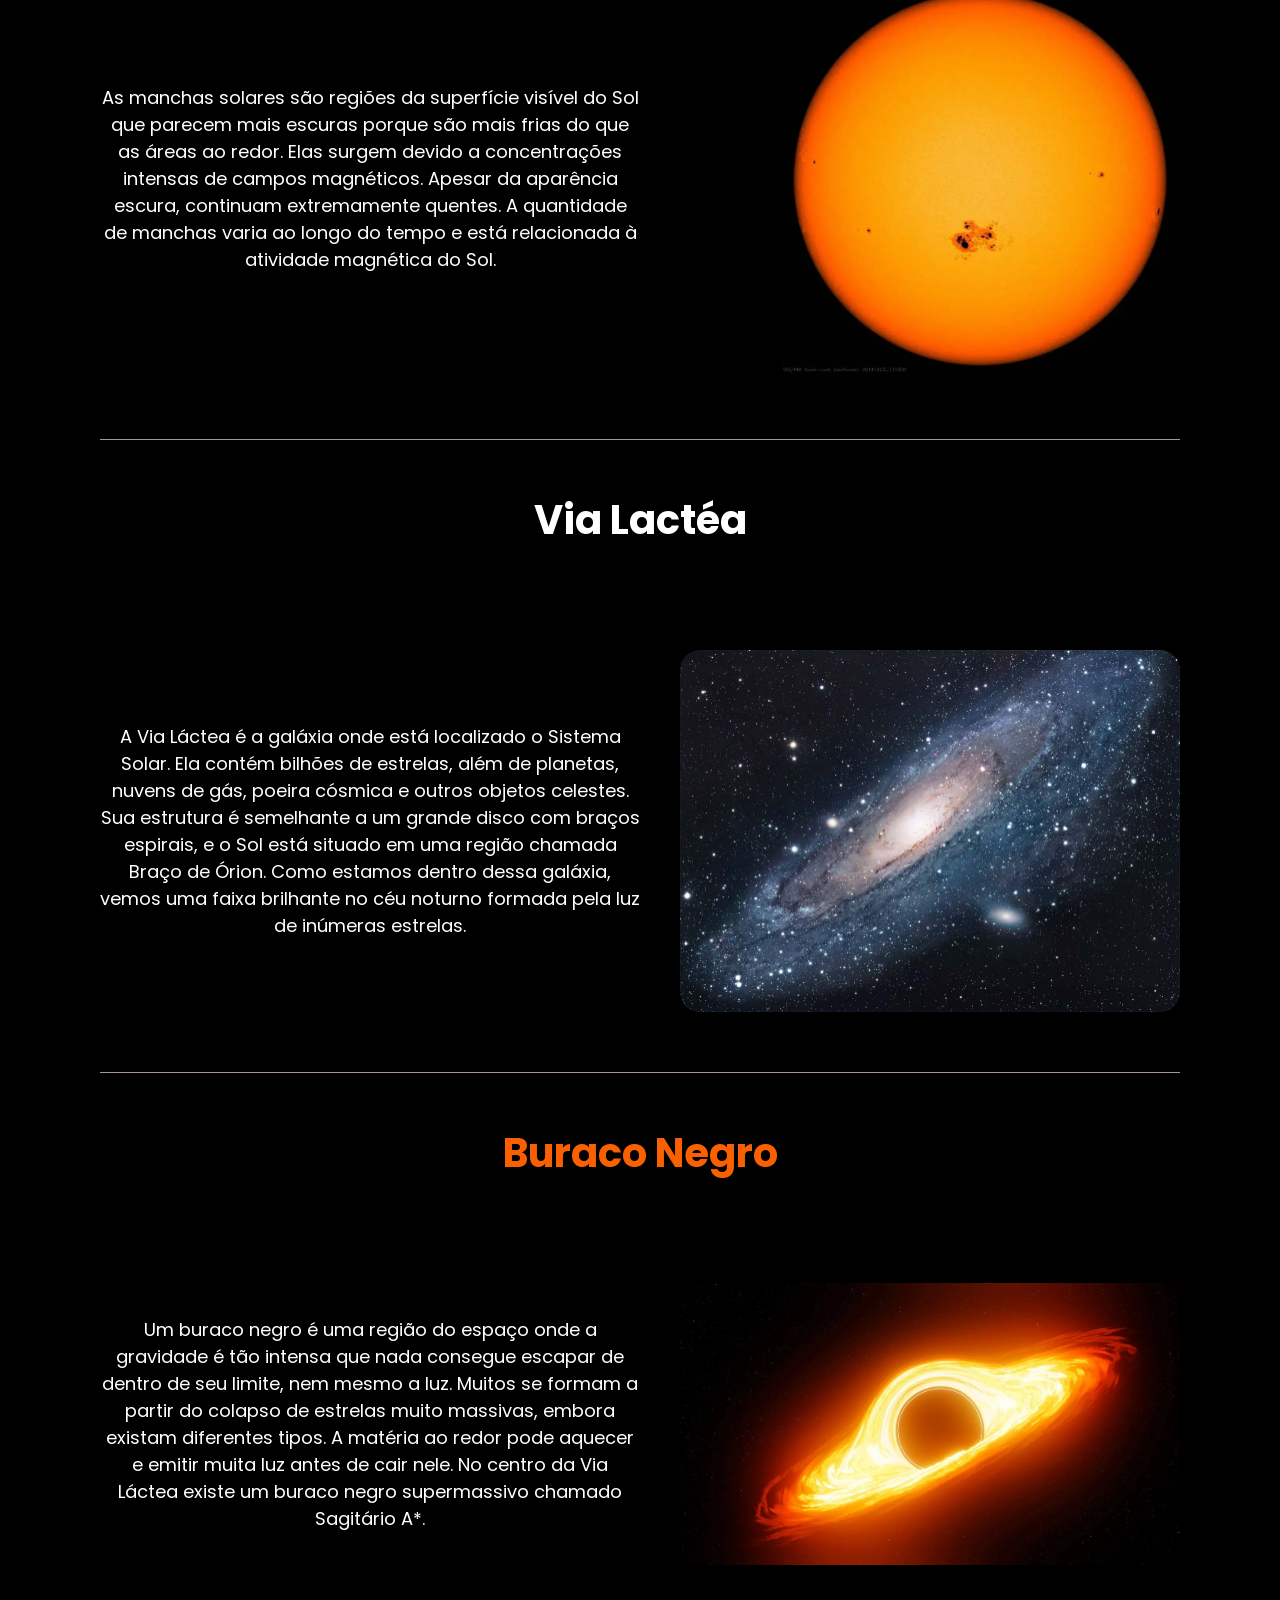
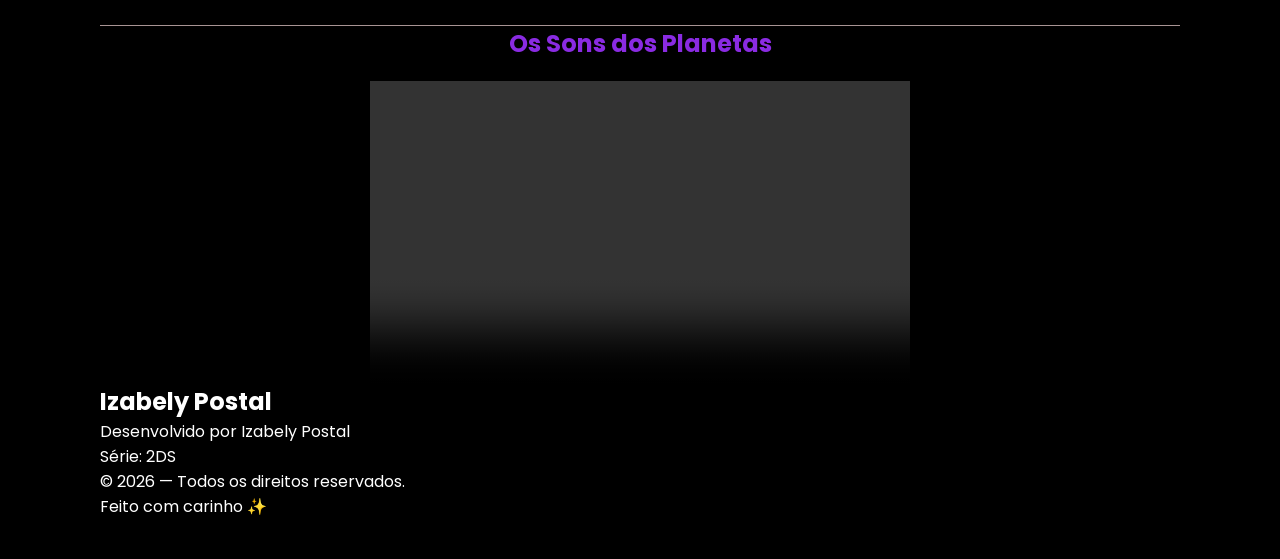
==== commit b62c5357: "Update index.html" ====
--- a/index.html
+++ b/index.html
@@ -243,6 +243,13 @@
           Seu navegador não consegue reproduzir este vídeo.
         </video>
       </div>
+      <footer class="rodape">
+  <h2>Izabely Postal</h2>
+  <p>Desenvolvido por Izabely Postal</p>
+  <p>Série: 2DS</p>
+  <p>© 2026 — Todos os direitos reservados.</p>
+  <p class="carinho">Feito com carinho ✨</p>
+</footer>
     </main>
   </body>
 </html>
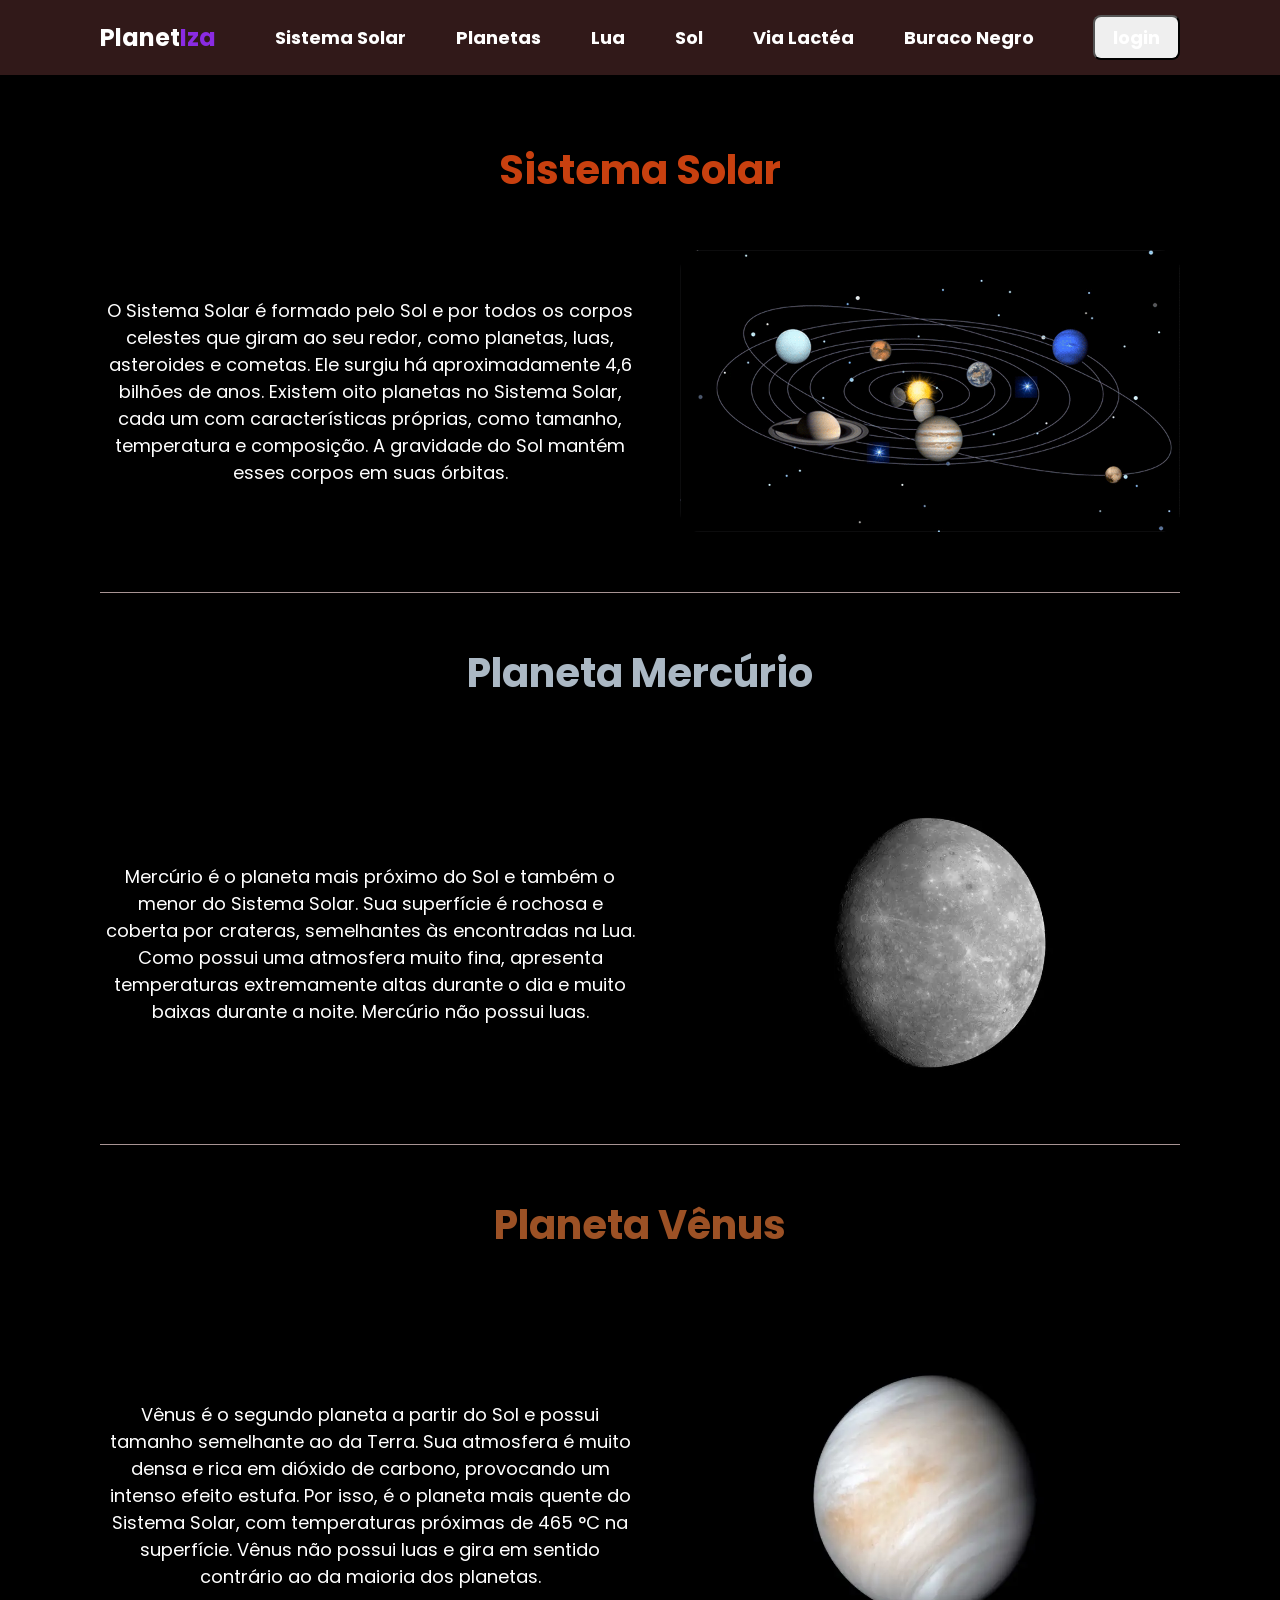
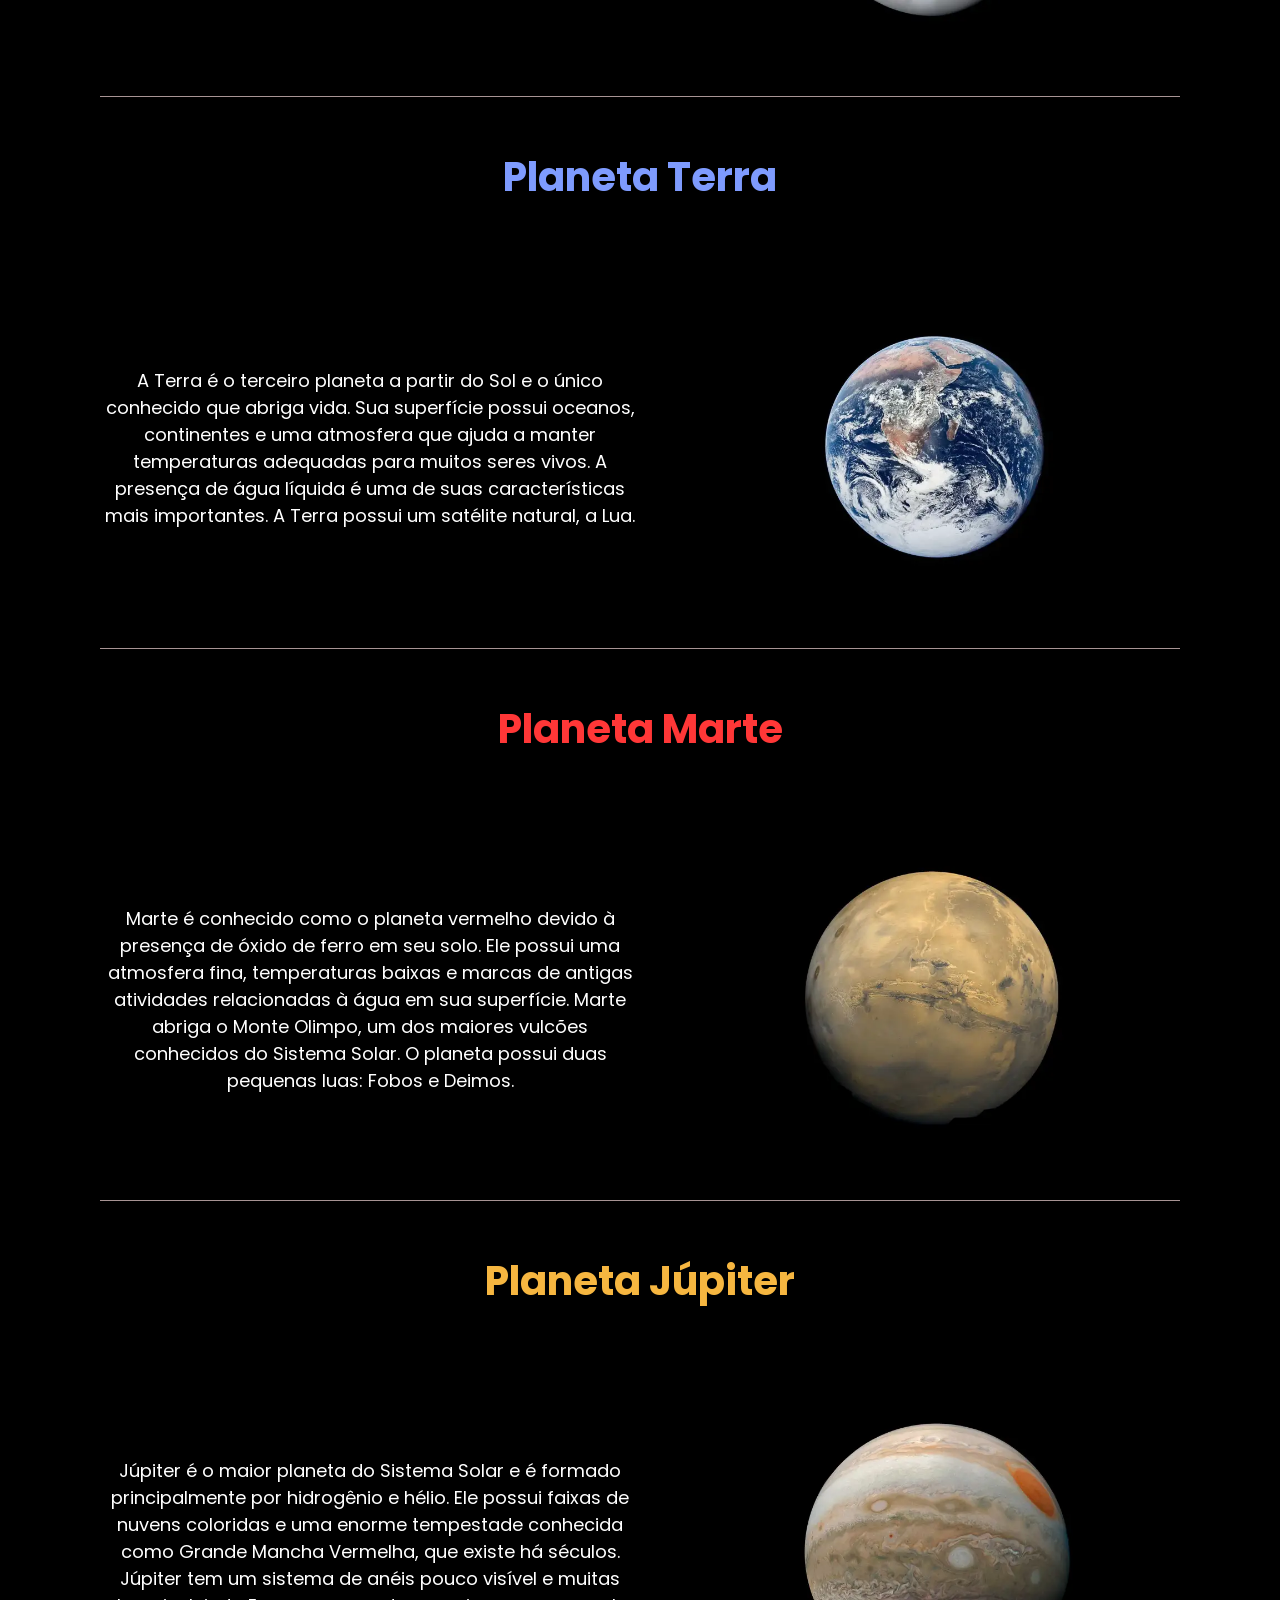
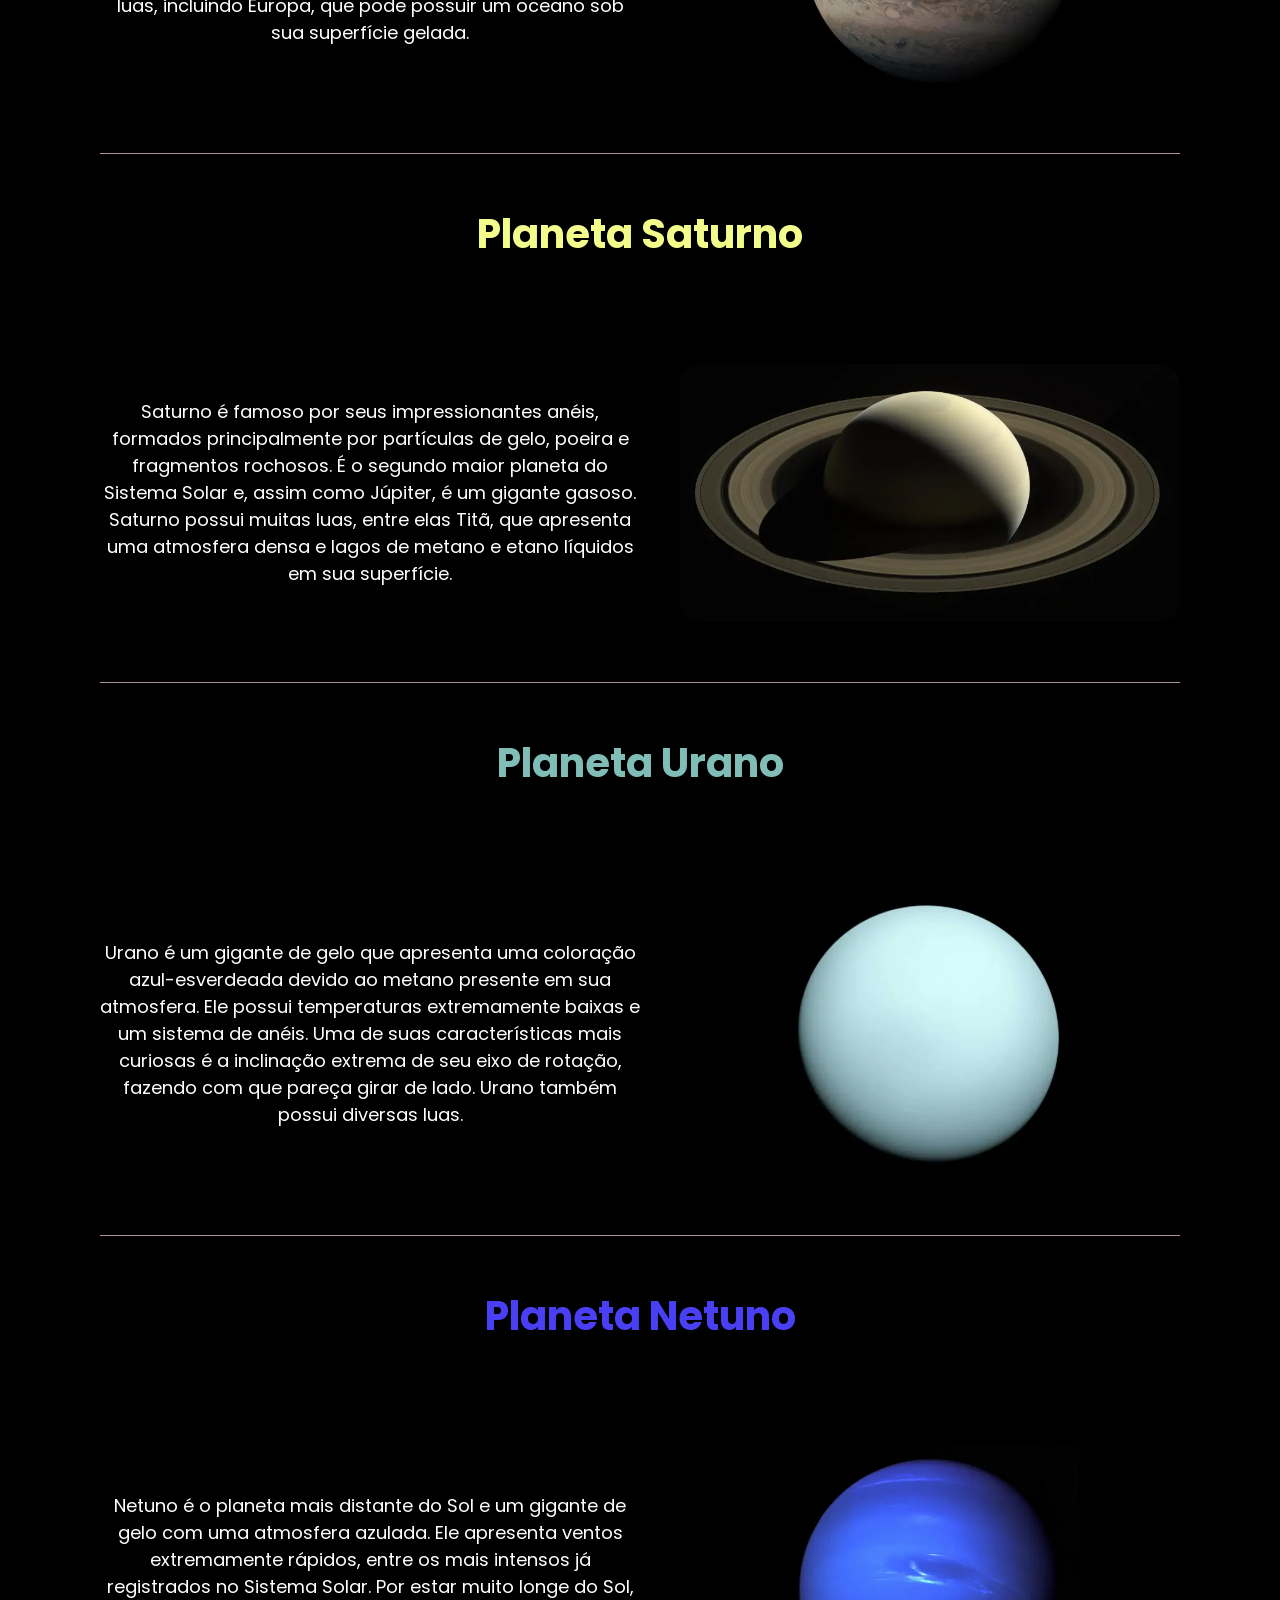
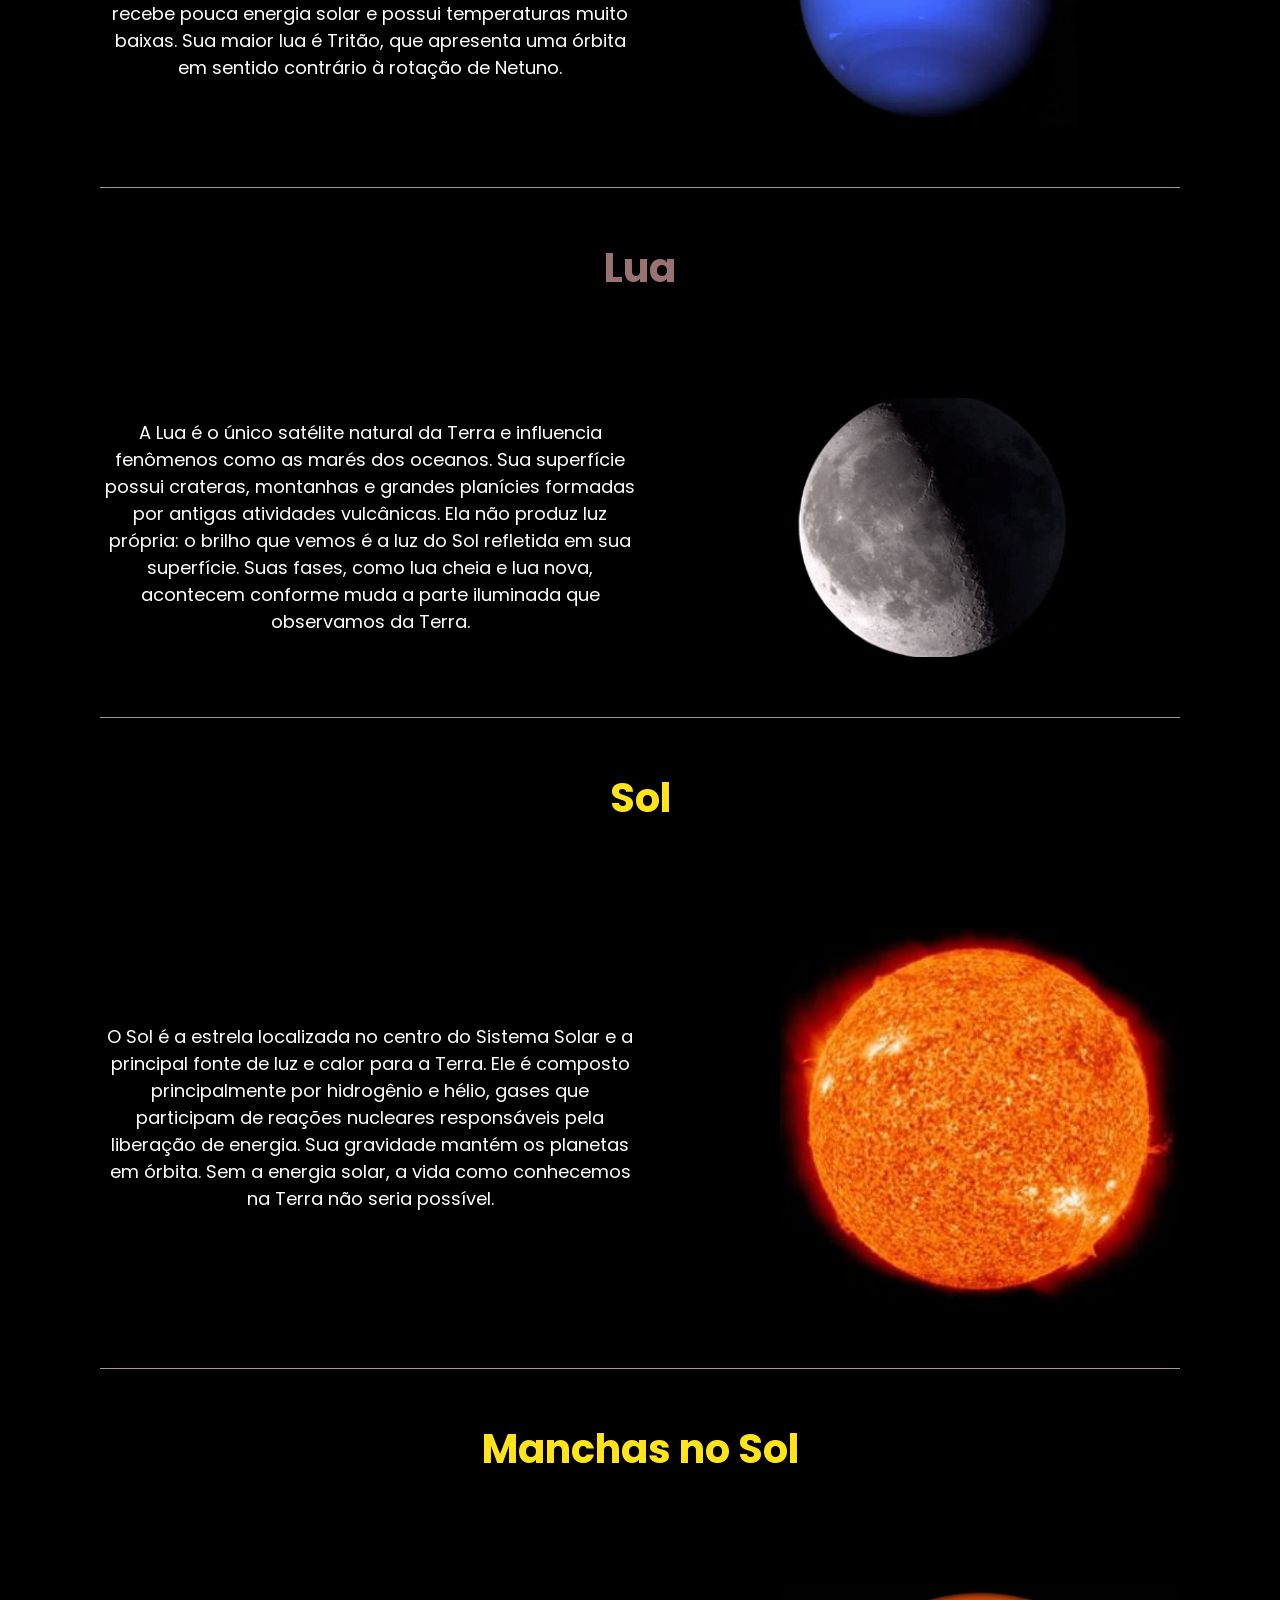
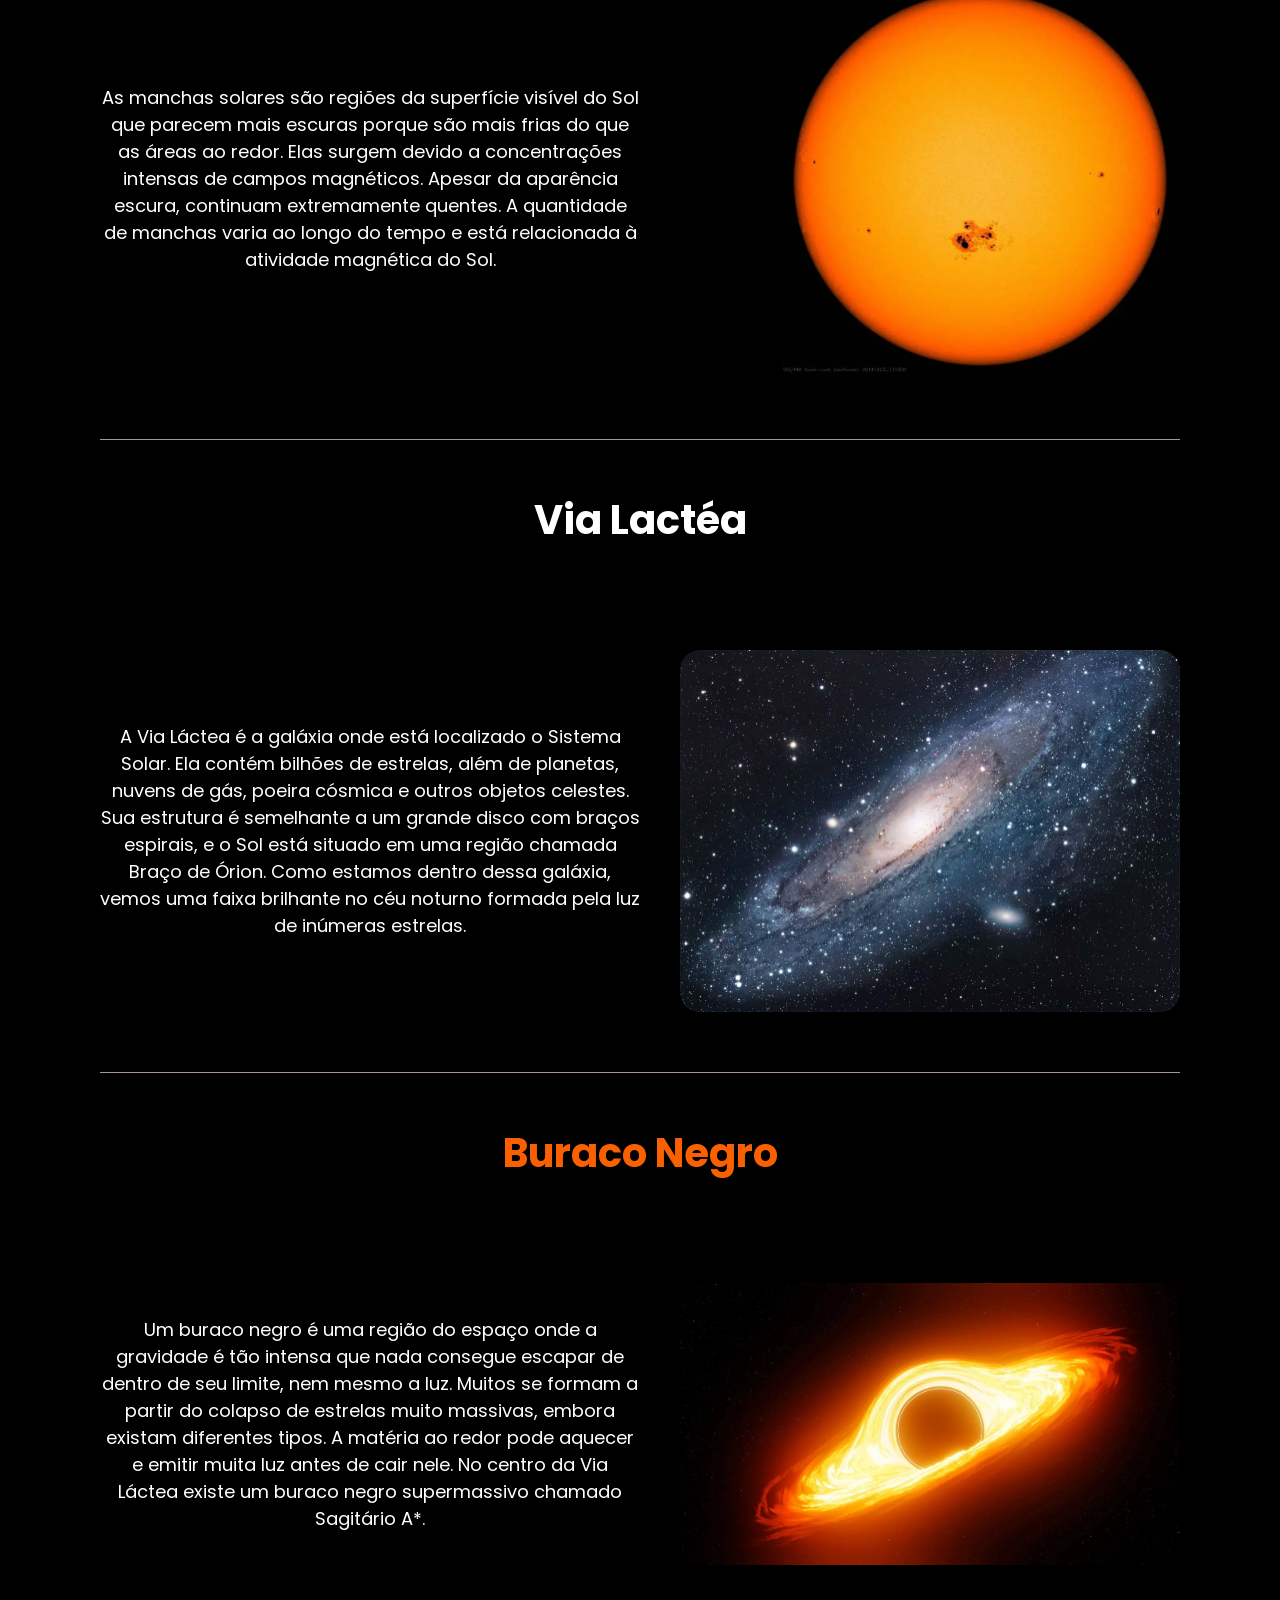
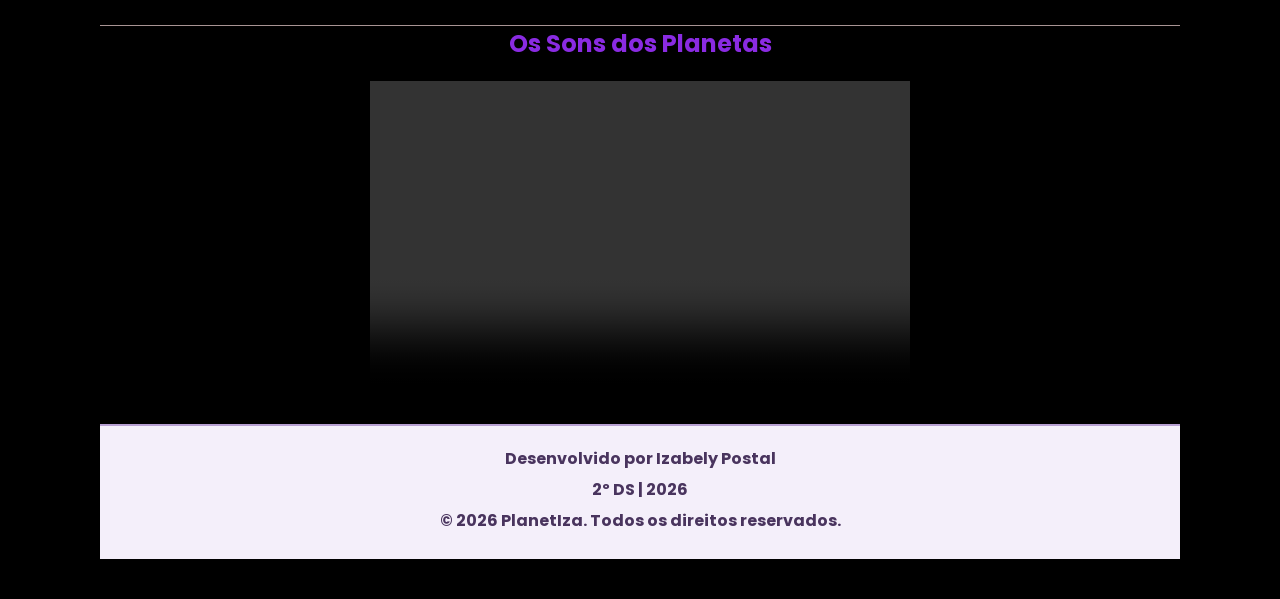
==== commit fcbe70bc: "Update index.html" ====
--- a/index.html
+++ b/index.html
@@ -244,12 +244,16 @@
         </video>
       </div>
       <footer class="rodape">
-  <h2>Izabely Postal</h2>
-  <p>Desenvolvido por Izabely Postal</p>
-  <p>Série: 2DS</p>
-  <p>© 2026 — Todos os direitos reservados.</p>
-  <p class="carinho">Feito com carinho ✨</p>
-</footer>
+      <p>
+        Desenvolvido por <strong>Izabely Postal</strong>
+      </p>
+
+      <p>2º DS | 2026</p>
+
+      <p class="copyright">
+        &copy; 2026 PlanetIza. Todos os direitos reservados.
+      </p>
+    </footer>
     </main>
   </body>
 </html>
--- a/css/style.css
+++ b/css/style.css
@@ -680,10 +680,37 @@
     color: #8A2BE2;
     margin-bottom: 20px;
 }
-
-
-
-
-
-
-
+.rodape {
+  width: 100%;
+  box-sizing: border-box;
+  margin-top: 40px;
+  padding: 20px 10px;
+  border-top: 2px solid #b8a0d2;
+  background-color: #f4effa;
+  text-align: center;
+  font-family: Arial, sans-serif;
+}
+
+.rodape p {
+  margin: 0 0 6px;
+  color: #49345e;
+  font-size: 16px;
+  font-weight: bold;
+}
+
+.rodape span {
+  color: #6d5a80;
+  font-size: 14px;
+}
+
+.rodape .carinho {
+  color: #F5C6E7;
+  font-size: 14px;
+}
+
+
+
+
+
+
+
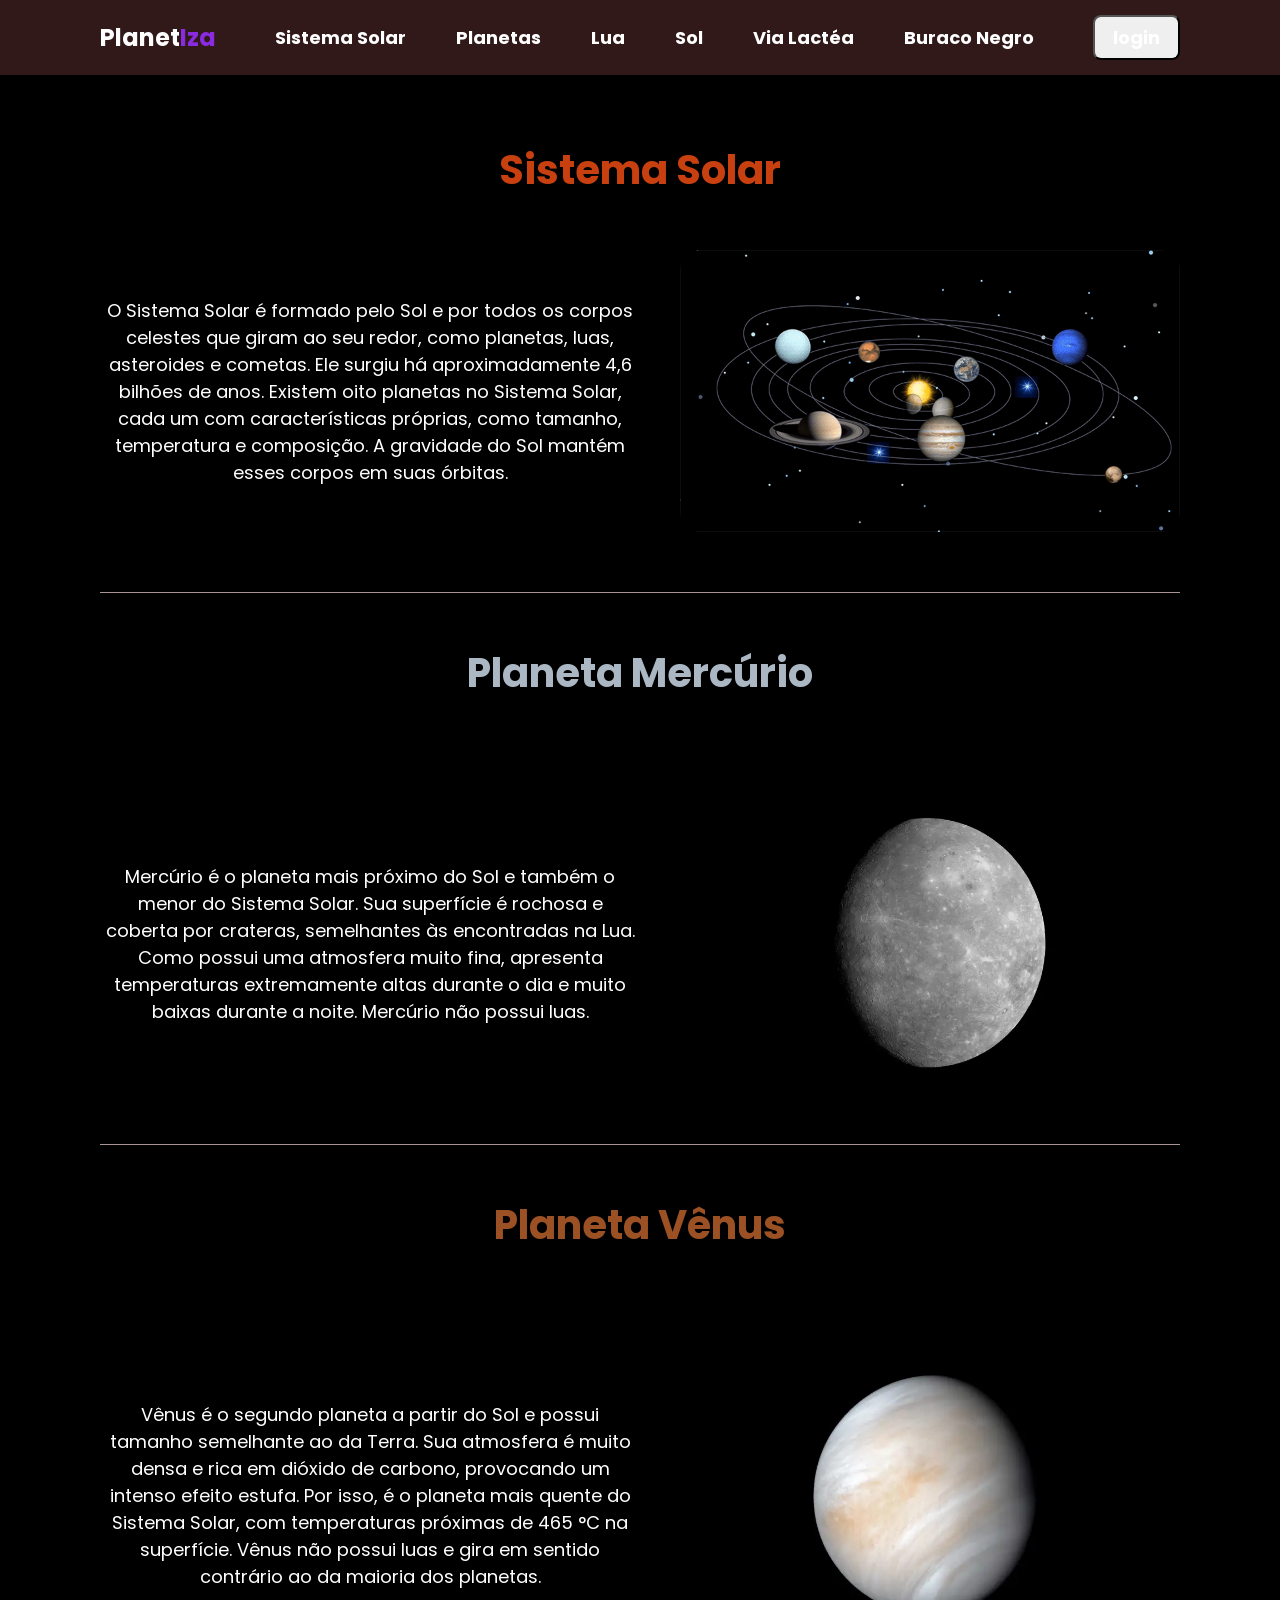
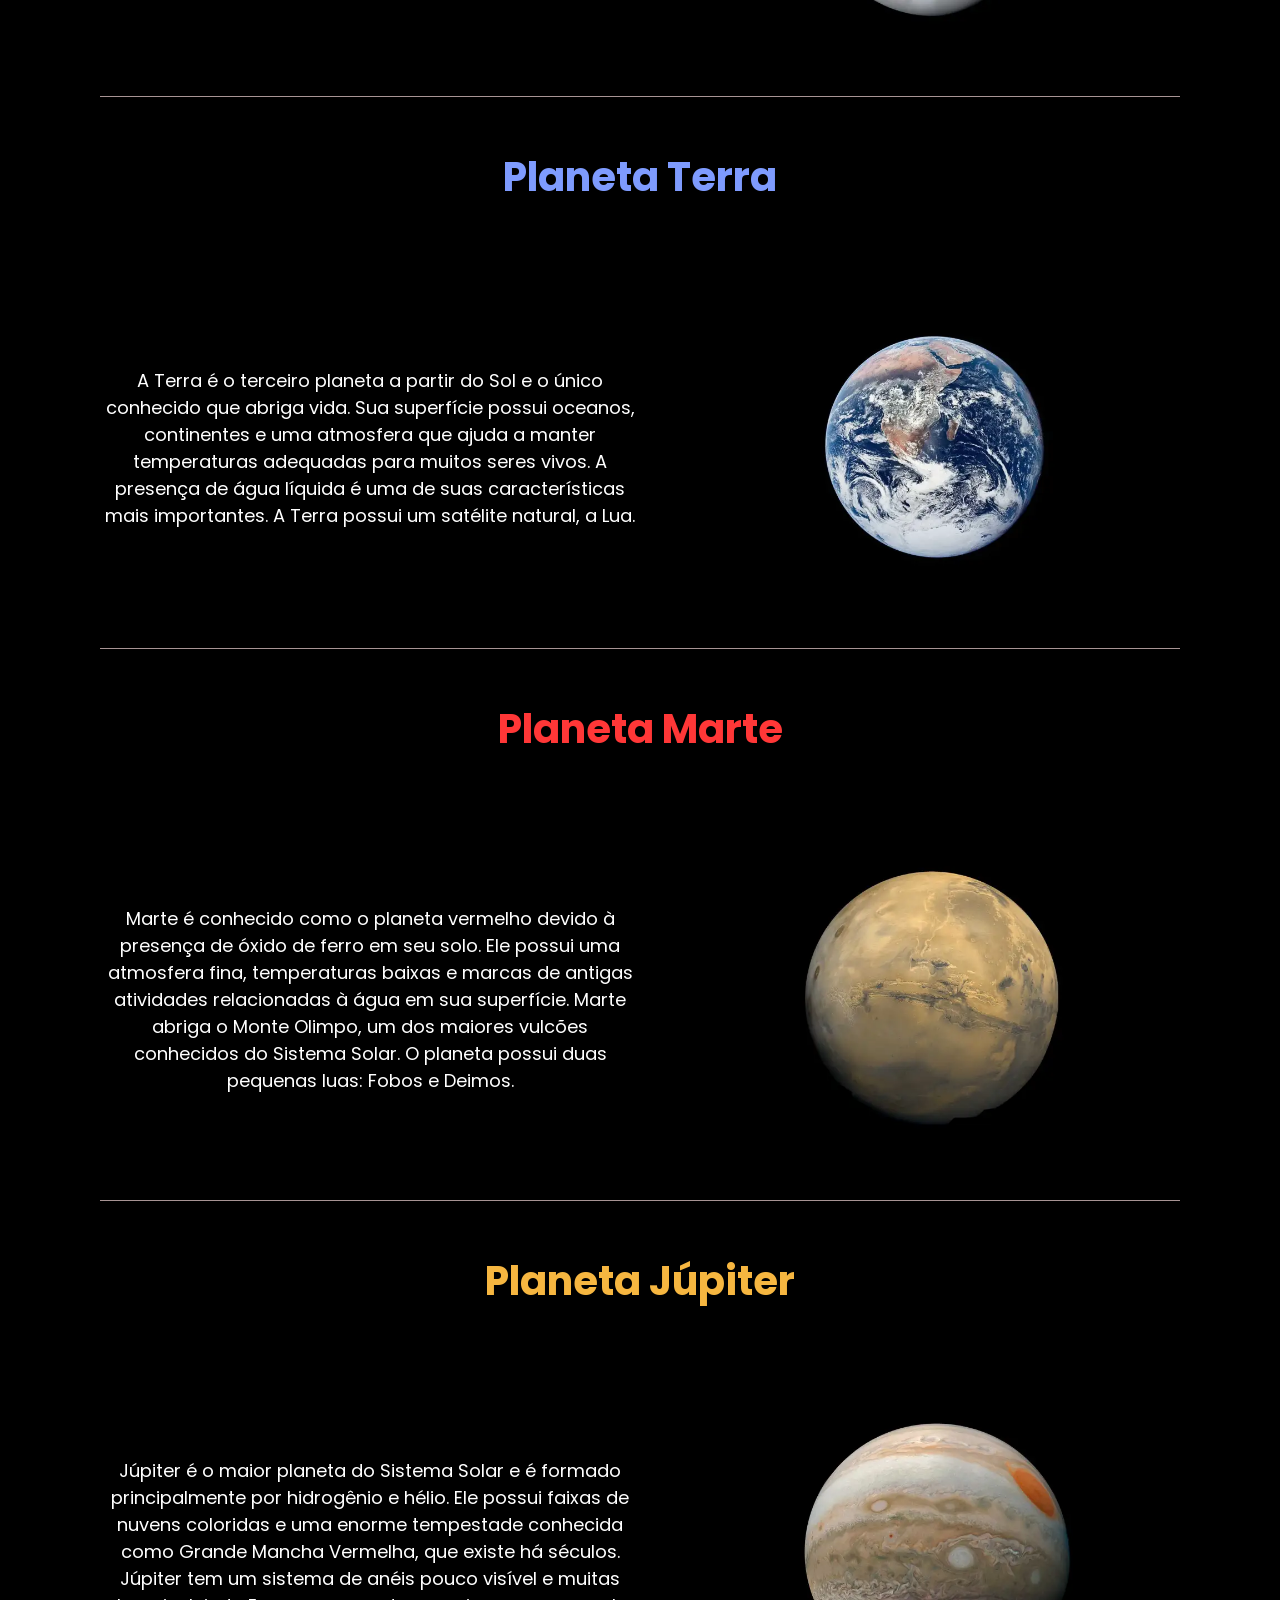
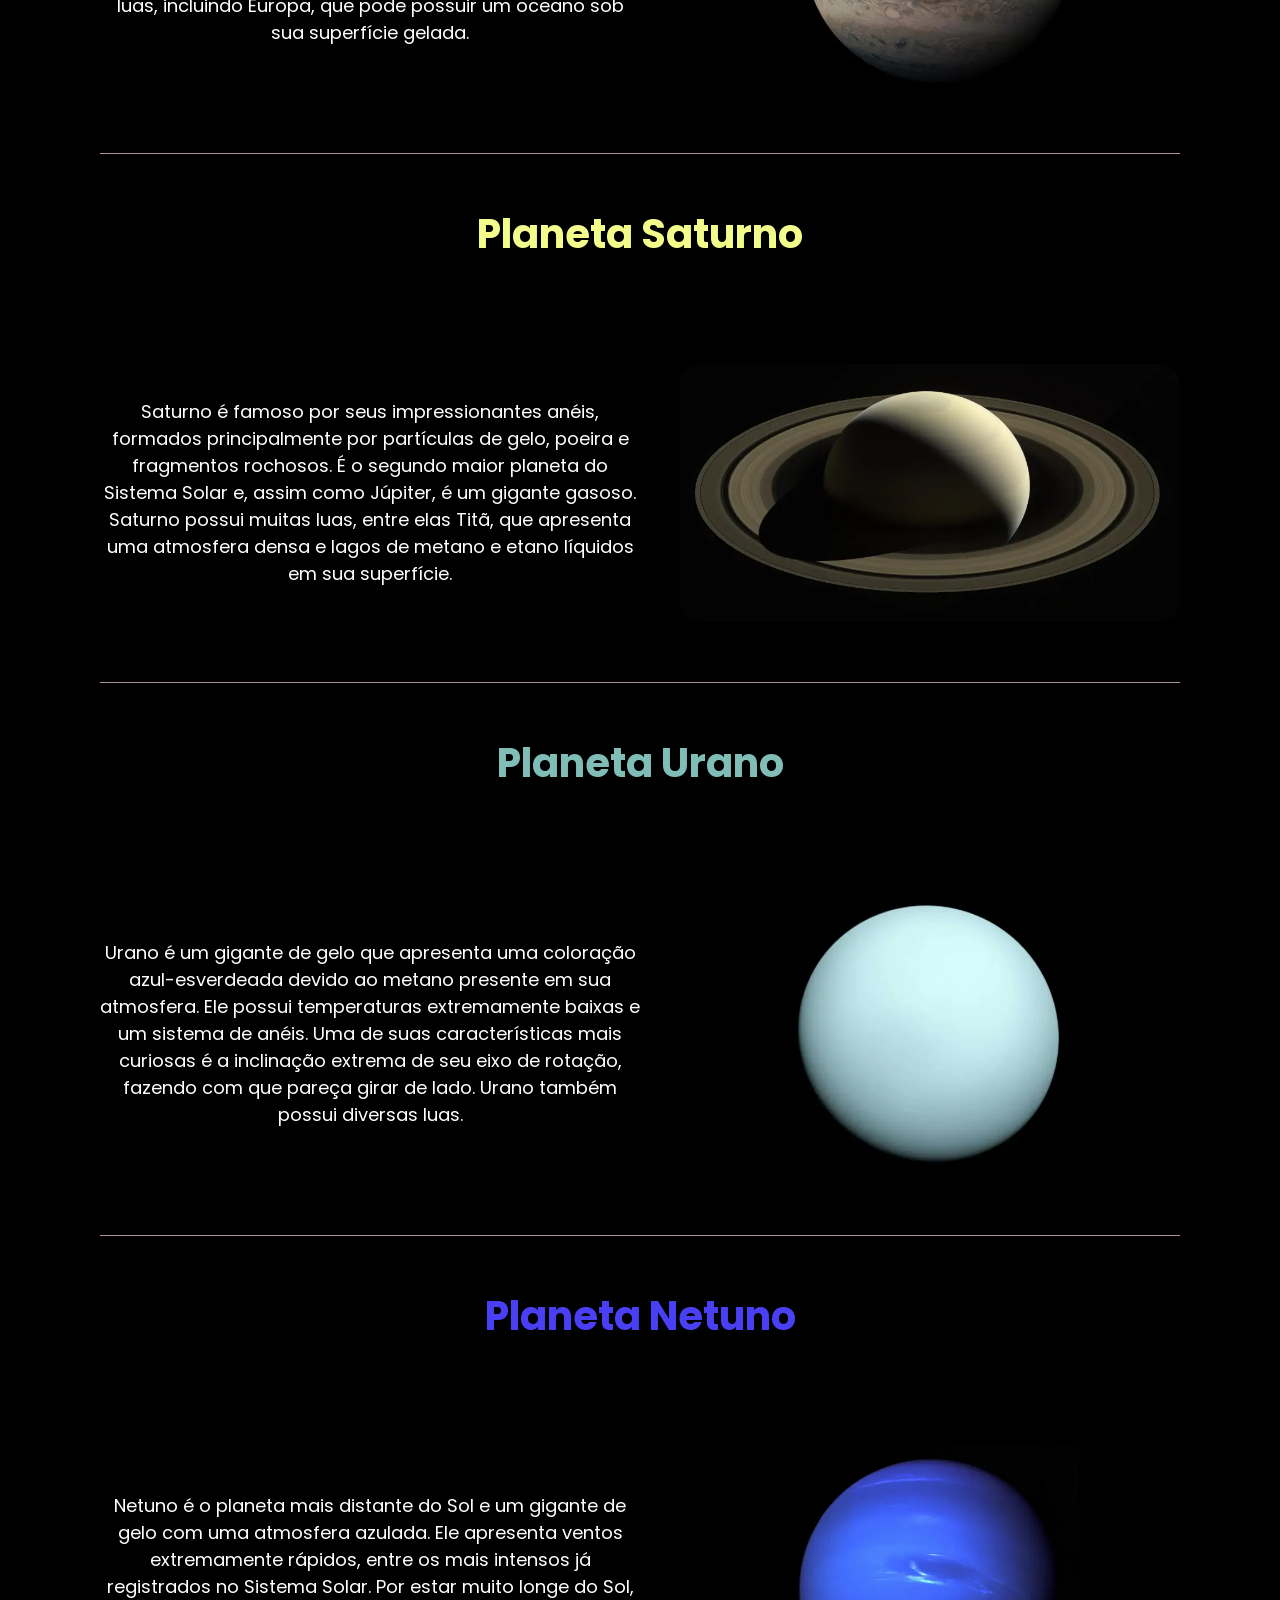
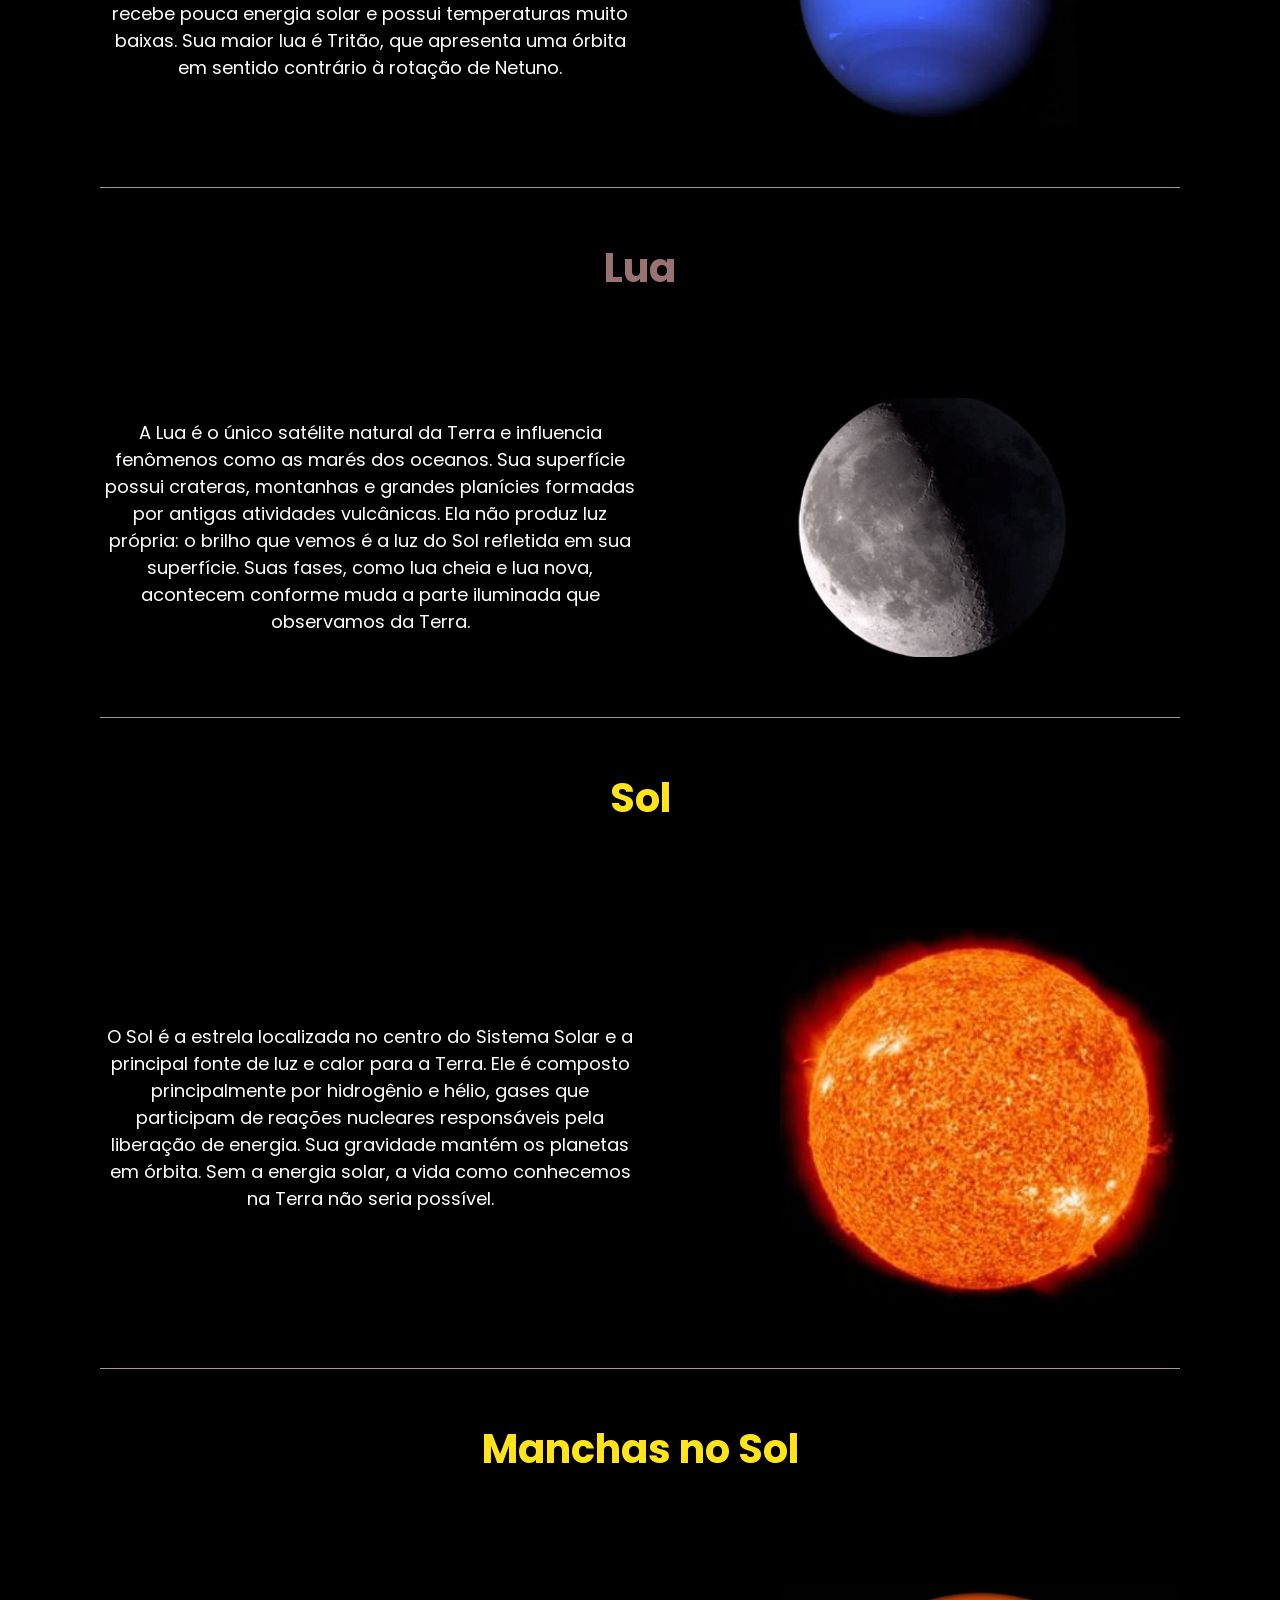
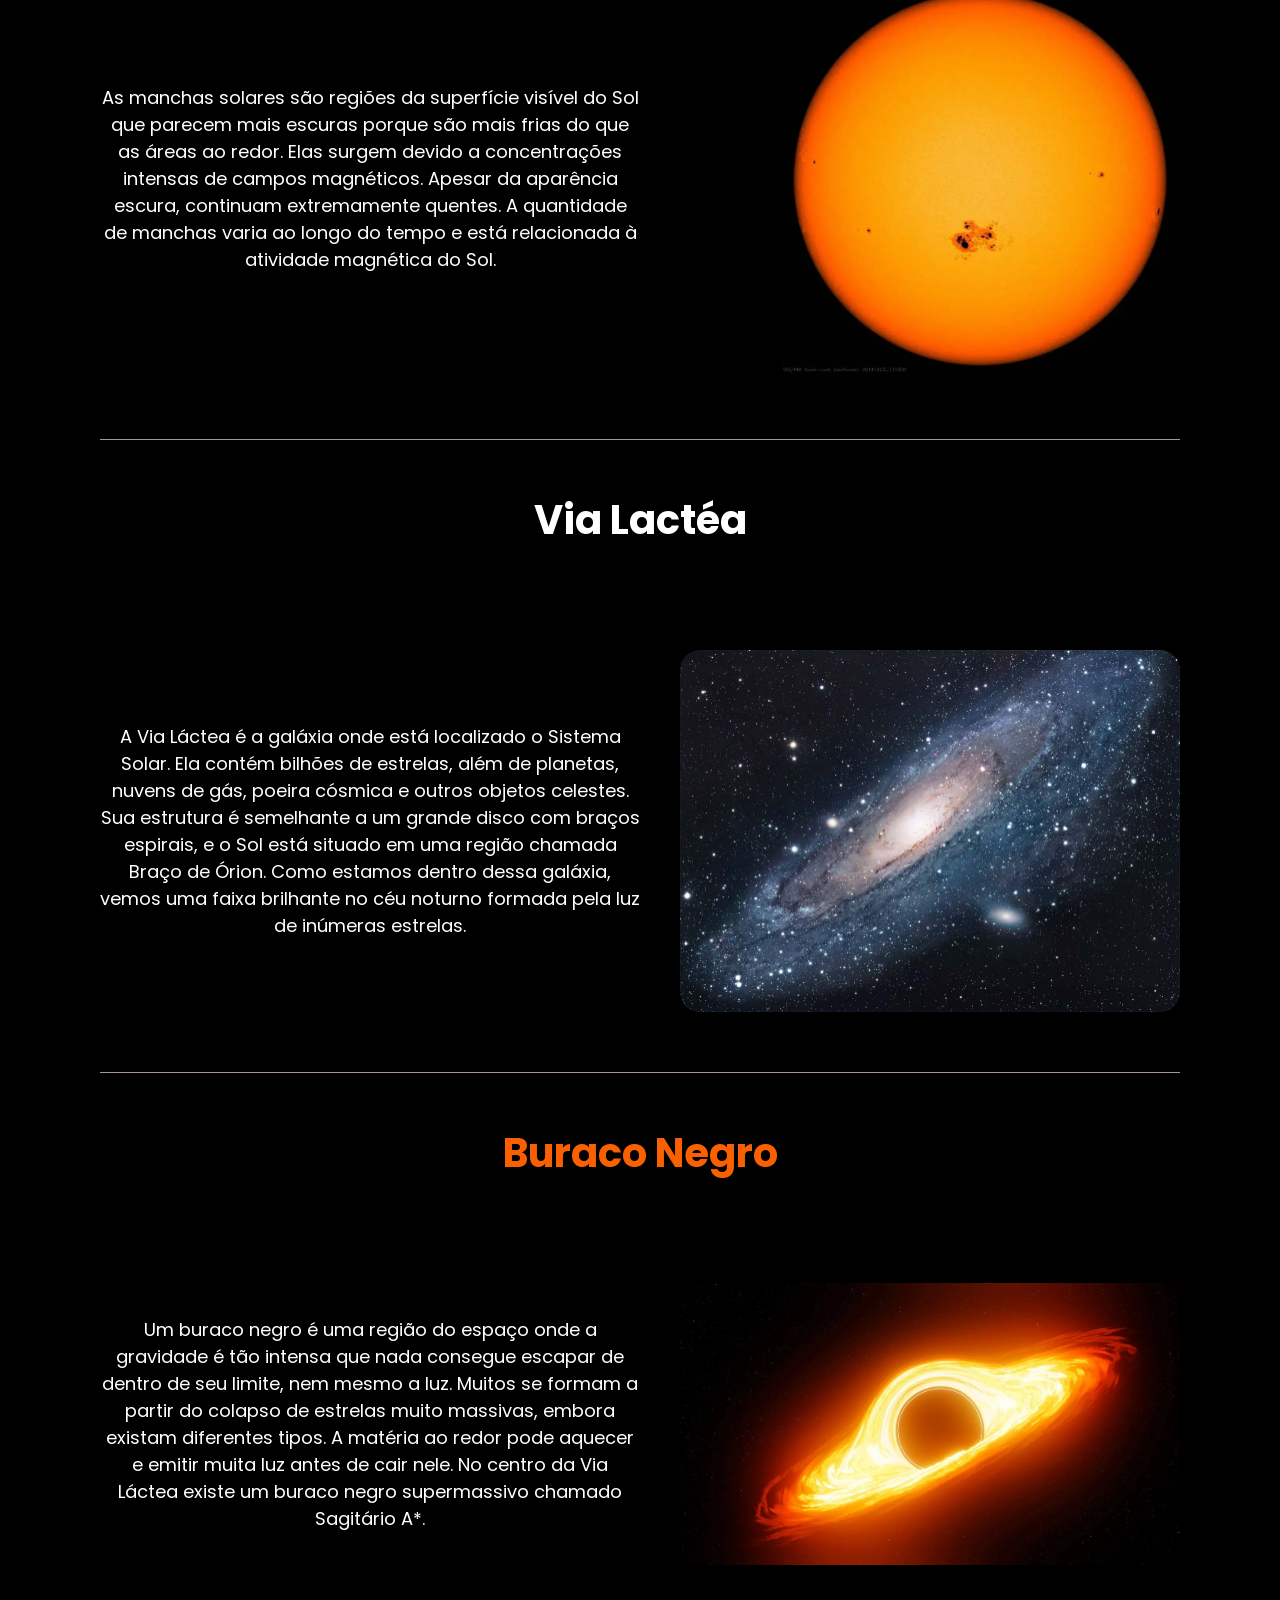
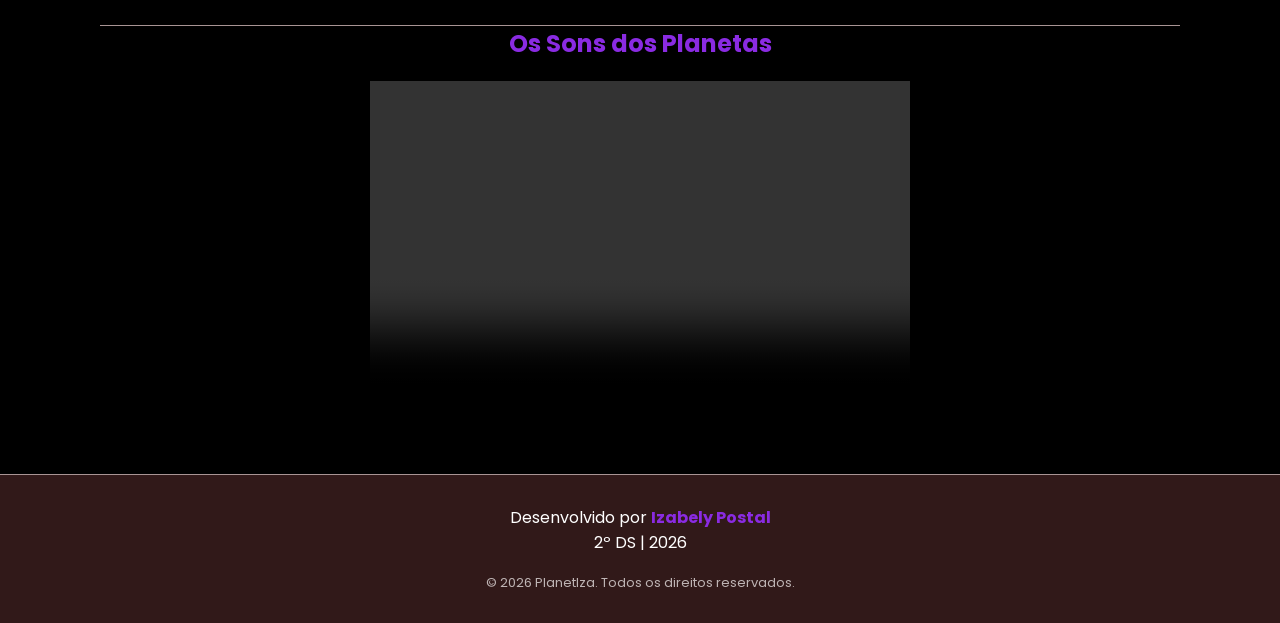
==== commit 393a050b: "Update index.html" ====
--- a/index.html
+++ b/index.html
@@ -243,7 +243,8 @@
           Seu navegador não consegue reproduzir este vídeo.
         </video>
       </div>
-      <footer class="rodape">
+    </main>
+    <footer class="rodape">
       <p>
         Desenvolvido por <strong>Izabely Postal</strong>
       </p>
@@ -254,6 +255,5 @@
         &copy; 2026 PlanetIza. Todos os direitos reservados.
       </p>
     </footer>
-    </main>
   </body>
 </html>
--- a/css/style.css
+++ b/css/style.css
@@ -680,37 +680,40 @@
     color: #8A2BE2;
     margin-bottom: 20px;
 }
+
+
+
 .rodape {
-  width: 100%;
-  box-sizing: border-box;
-  margin-top: 40px;
-  padding: 20px 10px;
-  border-top: 2px solid #b8a0d2;
-  background-color: #f4effa;
-  text-align: center;
-  font-family: Arial, sans-serif;
+    width: 100%;
+    background-color: #311919;
+    color: white;
+    text-align: center;
+    padding: 30px 20px;
+    margin: 50px 0 0;
+    border-top: 1px solid rgb(168, 148, 148);
+}
+
 }
 
 .rodape p {
-  margin: 0 0 6px;
-  color: #49345e;
-  font-size: 16px;
-  font-weight: bold;
-}
-
-.rodape span {
-  color: #6d5a80;
-  font-size: 14px;
-}
-
-.rodape .carinho {
-  color: #F5C6E7;
-  font-size: 14px;
-}
-
-
-
-
-
-
-
+    margin: 8px 0;
+    font-size: 15px;
+}
+
+.rodape strong {
+    color: blueviolet;
+}
+
+.rodape .copyright {
+    margin-top: 18px;
+    font-size: 13px;
+    color: rgb(190, 180, 180);
+}
+
+
+
+
+
+
+
+
